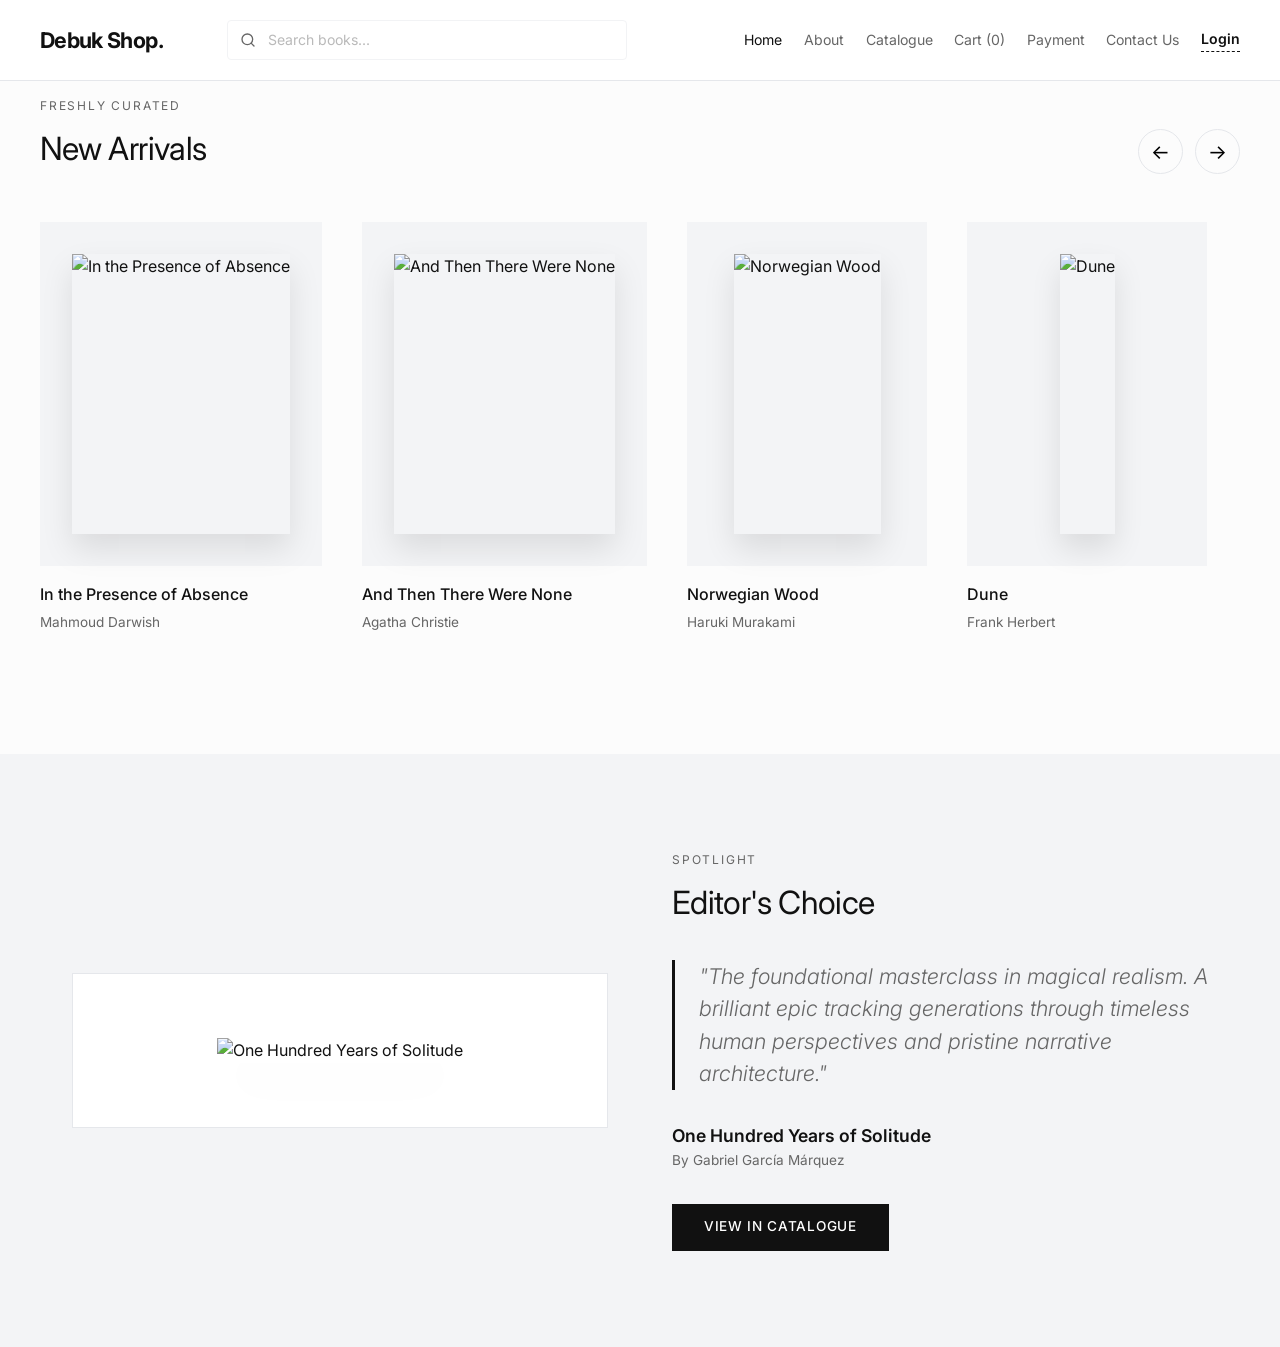
==== debuk-shop/index.html @ 1962c041 "Add files via upload" ====
<!DOCTYPE html>
<html lang="en">
<head>
    <meta charset="UTF-8">
    <meta name="viewport" content="width=device-width, initial-scale=1.0">
    <title>Debuk Shop | Modern Online Bookstore</title>
    <link rel="stylesheet" href="css/style.css">
</head>
<body>

    <header class="navbar">
        <div class="container nav-container">
            <a href="index.html" class="logo">Debuk Shop.</a>
            <div class="search-wrapper">
                <input type="text" class="search-input" placeholder="Search books..." disabled style="cursor: not-allowed; opacity: 0.5;">
                <span class="search-icon">
                    <svg width="16" height="16" viewBox="0 0 24 24" fill="none" stroke="currentColor" stroke-width="2" stroke-linecap="round" stroke-linejoin="round"><circle cx="11" cy="11" r="8"></circle><line x1="21" y1="21" x2="16.65" y2="16.65"></line></svg>
                </span>
            </div>
            <nav class="nav-links" id="nav-menu">
                <a href="index.html" class="active">Home</a>
                <a href="about.html">About</a>
                <a href="catalogue.html">Catalogue</a>
                <a href="cart.html">Cart <span id="cart-count">(0)</span></a>
                <a href="payment.html">Payment</a>
                <a href="contact.html">Contact Us</a>

                <a href="#" id="auth-nav-btn" class="auth-btn-highlight">Login</a>
            </nav>
            <button class="menu-toggle" id="menu-toggle" aria-label="Toggle Navigation">
                <span></span>
                <span></span>
            </button>
        </div>
    </header>

    <main>
        <section class="section-padding container">
            <div class="section-header">
                <div>
                    <span class="subtitle">Freshly Curated</span>
                    <h2 class="section-title">New Arrivals</h2>
                </div>
                <div class="scroll-controls">
                    <button id="scroll-left" aria-label="Scroll Left">←</button>
                    <button id="scroll-right" aria-label="Scroll Right">→</button>
                </div>
            </div>

            <div class="scroll-wrapper" id="new-arrivals-slider">
                <div class="book-card">
                    <div class="image-holder">
                        <img src="https://covers.openlibrary.org/b/isbn/9781935744016-L.jpg" alt="In the Presence of Absence" loading="lazy">
                    </div>
                    <h3>In the Presence of Absence</h3>
                    <p>Mahmoud Darwish</p>
                </div>
                <div class="book-card">
                    <div class="image-holder">
                        <img src="https://covers.openlibrary.org/b/isbn/9780062073488-L.jpg" alt="And Then There Were None" loading="lazy">
                    </div>
                    <h3>And Then There Were None</h3>
                    <p>Agatha Christie</p>
                </div>
                <div class="book-card">
                    <div class="image-holder">
                        <img src="https://covers.openlibrary.org/b/isbn/9780375704079-L.jpg" alt="Norwegian Wood" loading="lazy">
                    </div>
                    <h3>Norwegian Wood</h3>
                    <p>Haruki Murakami</p>
                </div>
                <div class="book-card">
                    <div class="image-holder">
                        <img src="https://covers.openlibrary.org/b/isbn/9780441172719-L.jpg" alt="Dune" loading="lazy">
                    </div>
                    <h3>Dune</h3>
                    <p>Frank Herbert</p>
                </div>
                <div class="book-card">
                    <div class="image-holder">
                        <img src="https://covers.openlibrary.org/b/isbn/9780812968255-L.jpg" alt="Meditations" loading="lazy">
                    </div>
                    <h3>Meditations</h3>
                    <p>Marcus Aurelius</p>
                </div>
            </div>
        </section>

        <section class="section-padding bg-alt">
            <div class="container editors-layout">
                <div class="editors-image">
                    <img src="https://covers.openlibrary.org/b/isbn/9780060883287-L.jpg" alt="One Hundred Years of Solitude" loading="lazy">
                </div>
                <div class="editors-info">
                    <span class="subtitle">Spotlight</span>
                    <h2 class="section-title">Editor's Choice</h2>
                    <blockquote class="editorial-quote">
                        "The foundational masterclass in magical realism. A brilliant epic tracking generations through timeless human perspectives and pristine narrative architecture."
                    </blockquote>
                    <div class="book-meta">
                        <h3>One Hundred Years of Solitude</h3>
                        <p>By Gabriel García Márquez</p>
                    </div>
                    <a href="catalogue.html" class="btn-primary">View in Catalogue</a>
                </div>
            </div>
        </section>
    </main>

    <div class="auth-modal-overlay" id="auth-modal">
        <div class="auth-modal-card">
            <button class="auth-close-btn" id="auth-close-btn">&times;</button>
            <div id="auth-form-wrapper">
                <h2 class="auth-title" id="auth-modal-title">Login to Debuk Shop</h2>
                <p class="auth-desc" id="auth-modal-desc">Please sign in to access curation files, your shopping tray, and secure payment processing options.</p>
                <form id="modal-auth-form" class="auth-internal-form">
                    <div class="form-group">
                        <label for="auth-email">Email Address</label>
                        <input type="email" id="auth-email" required placeholder="you@example.com">
                    </div>
                    <div class="form-group">
                        <label for="auth-password">Password</label>
                        <input type="password" id="auth-password" required placeholder="••••••••">
                    </div>
                    <button type="submit" class="btn-submit-order" style="margin-top:1rem;" id="auth-submit-btn">Sign In</button>
                </form>
                <div class="auth-toggle-footer">
                    <p id="auth-switch-text">New reader? <a href="#" id="auth-switch-link">Create an account</a></p>
                </div>
            </div>
        </div>
    </div>

    <script src="js/main.js"></script>
</body>
</html>
---- debuk-shop/css/style.css ----
/* Import Modern Minimalist Font */
@import url('https://fonts.googleapis.com/css2?family=Inter:wght@300;400;500;600;700&display=swap');

/* --- DESIGN TOKENS --- */
:root {
    --bg-color: #fcfcfc;
    --bg-alt: #f3f4f6;
    --text-primary: #111111;
    --text-muted: #666666;
    --accent: #111111; /* Sleek high-fashion black accent */
    --border-color: #e5e7eb;
    --max-width: 1200px;
    --transition: all 0.4s cubic-bezier(0.25, 1, 0.5, 1);
}

/* --- MODERN CSS RESET --- */
*, *::before, *::after {
    box-sizing: border-box;
    margin: 0;
    padding: 0;
}

html {
    scroll-behavior: smooth;
}

body {
    font-family: 'Inter', sans-serif;
    background-color: var(--bg-color);
    color: var(--text-primary);
    line-height: 1.6;
    -webkit-font-smoothing: antialiased;
    overflow-x: hidden;
}

img {
    max-width: 100%;
    display: block;
    height: auto;
}

a {
    text-decoration: none;
    color: inherit;
}

button {
    cursor: pointer;
    border: none;
    background: none;
    font-family: inherit;
}

/* --- UTILITY CONTAINERS --- */
.container {
    width: 100%;
    max-width: var(--max-width);
    margin: 0 auto;
    padding: 0 2rem;
}

.section-padding {
    padding: 6rem 0;
}

.bg-alt {
    background-color: var(--bg-alt);
}

.subtitle {
    font-size: 0.75rem;
    text-transform: uppercase;
    letter-spacing: 0.15em;
    color: var(--text-muted);
    display: block;
    margin-bottom: 0.5rem;
}

.section-title {
    font-size: 2rem;
    font-weight: 400;
    letter-spacing: -0.02em;
}

/* =========================================================================
   GLOBAL NAVIGATION HEADER STYLING (COMPLETE MASTER BLOCK)
   ========================================================================= */
.navbar {
    position: fixed;
    top: 0;
    left: 0;
    width: 100%;
    background-color: rgba(255, 255, 255, 0.95); /* Premium clean translucent white */
    backdrop-filter: blur(8px); /* Modern frosted glass effect */
    border-bottom: 1px solid var(--border-color);
    z-index: 999; /* Keeps header floating safely above all body elements */
    transition: var(--transition);
}

.nav-container {
    display: flex;
    align-items: center;
    justify-content: space-between;
    gap: 2rem;
    padding: 1.25rem 0;
}

.logo {
    font-size: 1.35rem;
    font-weight: 700;
    letter-spacing: -0.03em;
    color: var(--text-primary);
    text-decoration: none;
}

/* Bold, balanced search field alignment layout */
.search-wrapper {
    position: relative;
    flex: 1;
    min-width: 280px;    /* Expands baseline track so it never looks squished */
    max-width: 400px;    /* Gives it a substantial, high-end presence */
    margin-right: auto;  /* Anchors logo + search together on the left, closing the void */
    margin-left: 2rem;   /* Clean breathing room right after logo text */
}

.search-input {
    width: 100%;
    padding: 0.65rem 1rem 0.65rem 2.5rem; /* Room for the search magnifying glass icon */
    font-family: inherit;
    font-size: 0.88rem;
    border: 1px solid var(--border-color);
    border-radius: 4px;
    background-color: transparent;
    color: var(--text-primary);
    transition: var(--transition);
}

.search-input:focus {
    outline: none;
    border-color: var(--text-primary);
}

.search-icon {
    position: absolute;
    left: 0.85rem;
    top: 50%;
    transform: translateY(-50%);
    color: var(--text-muted);
    display: flex;
    align-items: center;
    pointer-events: none;
}

/* Links framework menu tray */
.nav-links {
    display: flex;
    align-items: center;
    gap: 1.35rem; /* Perfect spacing for the full 8-link menu layout */
}

.nav-links a {
    font-size: 0.88rem;
    font-weight: 400;
    text-decoration: none;
    color: var(--text-muted);
    transition: var(--transition);
    white-space: nowrap; /* Stops long links like "Contact Us" from breaking awkwardly */
}

.nav-links a:hover,
.nav-links a.active {
    color: var(--text-primary);
}

/* Highlight anchor class for login/logout user statuses */
.auth-btn-highlight {
    font-weight: 600 !important;
    color: var(--text-primary) !important;
    border-bottom: 1px dashed var(--text-primary);
}

/* Mobile Hamburger Trigger Toggle Button */
.menu-toggle {
    display: none; /* Hidden on standard desktop screens */
    flex-direction: column;
    justify-content: space-between;
    width: 22px;
    height: 14px;
    background: transparent;
    border: none;
    cursor: pointer;
    padding: 0;
    z-index: 1001;
}

.menu-toggle span {
    width: 100%;
    height: 2px;
    background-color: var(--text-primary);
    transition: var(--transition);
}

/* --- MOBILE RESPONSIVE NAV ADJUSTMENTS --- */
@media (max-width: 992px) {
    .menu-toggle {
        display: flex; /* Bring hamburger toggle button into play */
    }

    .nav-links {
        position: fixed;
        top: 0;
        right: -100%;
        width: 280px;
        height: 100vh;
        background-color: #ffffff;
        border-left: 1px solid var(--border-color);
        flex-direction: column;
        align-items: flex-start;
        padding: 6rem 3rem;
        gap: 2rem;
        transition: right 0.4s cubic-bezier(0.16, 1, 0.3, 1);
    }

    .nav-links.mobile-active {
        right: 0; /* Slide in menu panel on click */
    }
}

@media (max-width: 576px) {
    .search-wrapper {
        display: none; /* Hides search on extremely small screens to maintain layout integrity */
    }
}

/* --- SECTION 1: NEW ARRIVALS SLIDER --- */
.section-header {
    display: flex;
    justify-content: space-between;
    align-items: flex-end;
    margin-bottom: 3rem;
}

.scroll-controls button {
    font-size: 1.25rem;
    width: 45px;
    height: 45px;
    border: 1px solid var(--border-color);
    border-radius: 50%;
    margin-left: 0.5rem;
    transition: var(--transition);
}

.scroll-controls button:hover {
    background-color: var(--text-primary);
    color: #ffffff;
    border-color: var(--text-primary);
}

/* Horizontal Scroll Tray */
.scroll-wrapper {
    display: flex;
    gap: 2.5rem;
    overflow-x: auto;
    scroll-behavior: smooth;
    padding-bottom: 1.5rem;
    scrollbar-width: thin; /* Firefox minimalist fallback */
}

/* Custom Sleek Scrollbar */
.scroll-wrapper::-webkit-scrollbar {
    height: 3px;
}

.scroll-wrapper::-webkit-scrollbar-track {
    background: var(--border-color);
}

.scroll-wrapper::-webkit-scrollbar-thumb {
    background: #bbb;
    border-radius: 2px;
}

.book-card {
    min-width: 240px;
    flex-shrink: 0;
}

.image-holder {
    background-color: #f3f4f6;
    padding: 2rem;
    margin-bottom: 1rem;
    display: flex;
    justify-content: center;
    align-items: center;
    transition: var(--transition);
}

.image-holder img {
    height: 280px;
    object-fit: cover;
    box-shadow: 0 15px 30px rgba(0,0,0,0.1);
    transition: var(--transition);
}

.book-card:hover .image-holder img {
    transform: translateY(-8px) scale(1.02);
    box-shadow: 0 20px 40px rgba(0,0,0,0.15);
}

.book-card h3 {
    font-size: 1rem;
    font-weight: 500;
    margin-bottom: 0.25rem;
}

.book-card p {
    font-size: 0.85rem;
    color: var(--text-muted);
}

/* --- SECTION 2: EDITOR'S CHOICE --- */
.editors-layout {
    display: grid;
    grid-template-columns: 1fr 1fr;
    gap: 4rem;
    align-items: center;
}

.editors-image {
    display: flex;
    justify-content: center;
    background: #ffffff;
    padding: 4rem;
    border: 1px solid var(--border-color);
}

.editors-image img {
    max-height: 400px;
    box-shadow: 0 25px 50px -12px rgba(0, 0, 0, 0.25);
}

.editorial-quote {
    font-size: 1.35rem;
    font-weight: 300;
    font-style: italic;
    color: var(--text-muted);
    margin: 2rem 0;
    line-height: 1.5;
    border-left: 3px solid var(--text-primary);
    padding-left: 1.5rem;
}

.book-meta h3 {
    font-size: 1.1rem;
    font-weight: 600;
}

.book-meta p {
    font-size: 0.85rem;
    color: var(--text-muted);
    margin-bottom: 2rem;
}

.btn-primary {
    display: inline-block;
    padding: 0.8rem 2rem;
    background-color: var(--text-primary);
    color: #ffffff;
    font-size: 0.85rem;
    text-transform: uppercase;
    letter-spacing: 0.05em;
    font-weight: 500;
    transition: var(--transition);
}

.btn-primary:hover {
    opacity: 0.85;
    transform: translateY(-2px);
}

/* --- SECTION 3: ANALYTICS GRAPH CONTAINER --- */
.graph-container {
    margin-top: 2.5rem;
    background: #ffffff;
    border: 1px solid var(--border-color);
    padding: 2rem;
    width: 100%;
    max-height: 400px;
}

/* --- RESPONSIVE NAVIGATION WORK --- */

/* Desktop menu toggle is hidden */
.menu-toggle {
    display: none;
    flex-direction: column;
    justify-content: space-between;
    width: 24px;
    height: 14px;
}

.menu-toggle span {
    width: 100%;
    height: 2px;
    background-color: var(--text-primary);
    transition: var(--transition);
}

/* Tablet & Mobile Layout Refinements */
@media (max-width: 992px) {
    .nav-container {
        gap: 1rem;
    }

    .search-wrapper {
        max-width: 260px; /* Scales down search bar size slightly */
    }

    .menu-toggle {
        display: flex; /* Show the burger button */
        z-index: 110;
    }

    /* Transform links into a clean full-width slide-down menu overlay */
    .nav-links {
        position: absolute;
        top: 100%;
        left: 0;
        width: 100%;
        background-color: var(--bg-color);
        border-bottom: 1px solid var(--border-color);
        flex-direction: column;
        gap: 0;
        padding: 1rem 2rem;
        opacity: 0;
        transform: translateY(-10px);
        pointer-events: none;
        transition: var(--transition);
    }

    .nav-links a {
        padding: 1rem 0;
        border-bottom: 1px solid #f3f4f6;
        width: 100%;
    }
    
    .nav-links a::after {
        display: none; /* Turn off desktop underline effect */
    }

    /* Active state when burger menu is clicked */
    .nav-links.mobile-active {
        opacity: 1;
        transform: translateY(0);
        pointer-events: auto;
    }

    /* Animated hamburger button transforms into an 'X' */
    .menu-toggle.open span:nth-child(1) {
        transform: translateY(6px) rotate(45deg);
    }

    .menu-toggle.open span:nth-child(2) {
        transform: translateY(-6px) rotate(-45deg);
    }
}

@media (max-width: 600px) {
    .nav-container {
        flex-wrap: wrap; /* Wrap elements beautifully on tiny screens */
    }
    
    .search-wrapper {
        order: 3; /* Push search bar below the logo/burger row on mobile */
        max-width: 100%;
        margin-top: 1rem;
    }
}

/* --- PREVIOUS RESPONSIVE SECTIONS --- */
@media (max-width: 768px) {
    .editors-layout {
        grid-template-columns: 1fr;
        gap: 2rem;
    }
    .editors-image {
        padding: 2rem;
    }
}
/* --- ABOUT PAGE STYLING --- */
.about-hero {
    margin-bottom: 4rem;
    text-align: center;
}

.page-title {
    font-size: 3rem;
    font-weight: 300;
    letter-spacing: -0.04em;
    margin-top: 0.5rem;
}

/* Symmetrical Split Grid for Narrative */
.about-grid {
    display: grid;
    grid-template-columns: 1.2fr 0.8fr; /* Gives slightly more reading room to your story */
    gap: 5rem;
    align-items: start;
    border-bottom: 1px solid var(--border-color);
    padding-bottom: 5rem;
    margin-bottom: 5rem;
}

.about-story p {
    font-size: 1.05rem;
    color: var(--text-primary);
    margin-bottom: 1.75rem;
    font-weight: 300;
}

.about-story .lead-text {
    font-size: 1.35rem;
    line-height: 1.6;
    color: var(--text-primary);
    margin-bottom: 2.5rem;
}

/* Foundations Panel (Mission, Vision, Objectives) */
.about-foundations {
    background-color: var(--bg-alt);
    padding: 3rem;
    border-radius: 4px;
}

.foundation-block {
    margin-bottom: 2.5rem;
}

.foundation-block:last-child {
    margin-bottom: 0;
}

.foundation-block h3 {
    font-size: 1.1rem;
    font-weight: 600;
    text-transform: uppercase;
    letter-spacing: 0.05em;
    margin-bottom: 0.75rem;
}

.foundation-block p {
    font-size: 0.95rem;
    color: var(--text-muted);
}

.foundation-block ul {
    list-style: none; /* Strip standard bullet points */
    padding-left: 0;
}

.foundation-block ul li {
    font-size: 0.95rem;
    color: var(--text-muted);
    position: relative;
    padding-left: 1.25rem;
    margin-bottom: 0.75rem;
}

/* Minimalist bullet indicator replacement */
.foundation-block ul li::before {
    content: "—";
    position: absolute;
    left: 0;
    color: var(--text-primary);
}

/* --- PERFORMANCE DASHBOARD BOX --- */
.metrics-section {
    text-align: center;
}

.metrics-section .section-title {
    margin-bottom: 3rem;
}

.metrics-dashboard {
    display: grid;
    grid-template-columns: repeat(3, 1fr);
    border: 1px solid var(--border-color);
    background-color: #ffffff;
}

.metric-card {
    padding: 4rem 2rem;
    display: flex;
    flex-direction: column;
    align-items: center;
    justify-content: center;
    border-right: 1px solid var(--border-color);
}

.metric-card:last-child {
    border-right: none; /* Cleans up the outer right border edge */
}

.metric-label {
    font-size: 0.75rem;
    text-transform: uppercase;
    letter-spacing: 0.1em;
    color: var(--text-muted);
    margin-bottom: 1rem;
}

.metric-value {
    font-size: 2.5rem;
    font-weight: 300;
    letter-spacing: -0.02em;
    color: var(--text-primary);
}

.metric-value.text-accent {
    font-size: 2.2rem; /* Balanced mapping for text string metrics */
    font-weight: 400;
}

/* --- ABOUT RESPONSIVE RETOUCHING --- */
@media (max-width: 992px) {
    .about-grid {
        grid-template-columns: 1fr;
        gap: 3rem;
    }
    
    .metrics-dashboard {
        grid-template-columns: 1fr; /* Stacks the dashboard cards vertically on mobile */
    }
    
    .metric-card {
        border-right: none;
        border-bottom: 1px solid var(--border-color);
    }
    
    .metric-card:last-child {
        border-bottom: none;
    }
}
/* --- CATALOGUE PAGE STYLING --- */
.catalogue-header {
    text-align: center;
    margin-bottom: 3rem;
}

.catalogue-lead {
    color: var(--text-muted);
    font-size: 1.05rem;
    max-width: 600px;
    margin: 0.5rem auto 0 auto;
    font-weight: 300;
}

/* Minimalist Button Filter Bar */
.filter-bar {
    display: flex;
    justify-content: center;
    gap: 1rem;
    margin-bottom: 4rem;
    flex-wrap: wrap;
}

.filter-btn {
    padding: 0.5rem 1.5rem;
    font-size: 0.85rem;
    border: 1px solid var(--border-color);
    border-radius: 20px;
    color: var(--text-muted);
    transition: var(--transition);
}

.filter-btn:hover,
.filter-btn.active {
    background-color: var(--text-primary);
    color: #ffffff;
    border-color: var(--text-primary);
}

/* Responsive 4-Column Grid System */
.catalogue-grid {
    display: grid;
    grid-template-columns: repeat(4, 1fr);
    gap: 3rem 2rem;
}

.catalogue-card {
    background-color: transparent;
    display: flex;
    flex-direction: column;
}

/* Media Holder Wrapper with Hide Mechanics */
.card-media-wrapper {
    position: relative;
    background-color: var(--bg-alt);
    padding: 2.5rem 1.5rem;
    display: flex;
    justify-content: center;
    align-items: center;
    overflow: hidden;
    height: 340px;
    border-radius: 4px;
}

.card-media-wrapper img {
    max-height: 250px;
    object-fit: cover;
    box-shadow: 0 10px 25px rgba(0, 0, 0, 0.15);
    transition: var(--transition);
}

/* --- THE HOVER SUMMARY OVERLAY --- */
.hover-description-overlay {
    position: absolute;
    top: 0;
    left: 0;
    width: 100%;
    height: 100%;
    background-color: rgba(17, 17, 17, 0.92); /* Solid dark elegant backdrop */
    display: flex;
    align-items: center;
    justify-content: center;
    padding: 2rem;
    opacity: 0; /* Hidden by default */
    transition: var(--transition);
    pointer-events: none;
}

.overlay-inner-content {
    text-align: center;
    transform: translateY(15px);
    transition: var(--transition);
}

.overlay-genre {
    font-size: 0.7rem;
    text-transform: uppercase;
    letter-spacing: 0.15em;
    color: #94a3b8;
    margin-bottom: 0.75rem;
}

.overlay-summary {
    color: #f8fafc;
    font-size: 0.88rem;
    line-height: 1.5;
    font-weight: 300;
}

/* Hover States Interaction */
.catalogue-card:hover .hover-description-overlay {
    opacity: 1;
    pointer-events: auto;
}

.catalogue-card:hover .overlay-inner-content {
    transform: translateY(0);
}

.catalogue-card:hover .card-media-wrapper img {
    transform: scale(0.95); /* Slight sophisticated scale pull back */
}

/* Card Details Label Elements */
.card-details {
    padding-top: 1.25rem;
    display: flex;
    flex-direction: column;
    flex: 1;
}

.book-title-text {
    font-size: 0.95rem;
    font-weight: 600;
    letter-spacing: -0.01em;
    margin-bottom: 0.25rem;
    line-height: 1.3;
}

.book-author-text {
    font-size: 0.85rem;
    color: var(--text-muted);
    margin-bottom: 1rem;
}

.card-footer-flex {
    display: flex;
    justify-content: space-between;
    align-items: center;
    margin-top: auto; /* Anchors pricing/button neatly along the bottom edge */
}

.book-price {
    font-weight: 500;
    font-size: 1rem;
}

.add-to-cart-btn {
    font-size: 0.78rem;
    text-transform: uppercase;
    letter-spacing: 0.02em;
    font-weight: 600;
    border: 1px solid var(--text-primary);
    padding: 0.5rem 1rem;
    transition: var(--transition);
}

.add-to-cart-btn:hover {
    background-color: var(--text-primary);
    color: #ffffff;
}

.no-results {
    grid-column: 1 / -1;
    text-align: center;
    padding: 4rem 0;
    color: var(--text-muted);
    font-weight: 300;
}

/* --- CATALOGUE RESPONSIVE RETOUCHING --- */
@media (max-width: 1200px) {
    .catalogue-grid { grid-template-columns: repeat(3, 1fr); }
}
@media (max-width: 900px) {
    .catalogue-grid { grid-template-columns: repeat(2, 1fr); gap: 2rem 1.5rem; }
}
@media (max-width: 550px) {
    .catalogue-grid { grid-template-columns: 1fr; }
    .card-media-wrapper { height: 380px; }
}
/* --- CART PAGE STYLING --- */
.cart-header {
    margin-bottom: 4rem;
}

.cart-layout {
    display: grid;
    grid-template-columns: 1fr 360px; /* Split view: Items list vs side summary card */
    gap: 4rem;
    align-items: start;
}

/* Minimalist Structural Table Design */
.cart-table {
    width: 100%;
    border-collapse: collapse;
    text-align: left;
}

.cart-table th {
    font-size: 0.75rem;
    text-transform: uppercase;
    letter-spacing: 0.1em;
    color: var(--text-muted);
    padding-bottom: 1.5rem;
    border-bottom: 1px solid var(--border-color);
    font-weight: 600;
}

.cart-table td {
    padding: 2rem 0;
    border-bottom: 1px solid #f3f4f6;
    vertical-align: middle;
}

/* Book Item Column Alignment */
.cart-item-info {
    display: flex;
    align-items: center;
    gap: 1.5rem;
}

.cart-item-info img {
    width: 60px;
    height: 85px;
    object-fit: cover;
    box-shadow: 0 4px 10px rgba(0,0,0,0.1);
}

.cart-item-details h4 {
    font-size: 0.95rem;
    font-weight: 600;
    color: var(--text-primary);
}

.cart-item-details p {
    font-size: 0.85rem;
    color: var(--text-muted);
}

/* Modern Quantity Input Button Adjustments */
.quantity-control {
    display: flex;
    align-items: center;
    border: 1px solid var(--border-color);
    width: max-content;
    border-radius: 4px;
}

.quantity-btn {
    padding: 0.35rem 0.75rem;
    font-size: 0.9rem;
    font-weight: 500;
}

.quantity-btn:hover {
    background-color: var(--bg-alt);
}

.quantity-value {
    padding: 0 0.5rem;
    font-size: 0.85rem;
    min-width: 25px;
    text-align: center;
}

/* Delete Button */
.remove-item-btn {
    color: #ef4444;
    font-size: 0.82rem;
    text-transform: uppercase;
    letter-spacing: 0.05em;
    opacity: 0.7;
}

.remove-item-btn:hover {
    opacity: 1;
}

/* Right Column Summary Block Container */
.cart-summary-box {
    background-color: var(--bg-alt);
    padding: 2.5rem;
    border-radius: 4px;
}

.cart-summary-box h2 {
    font-size: 1.25rem;
    font-weight: 500;
    letter-spacing: -0.01em;
    margin-bottom: 2rem;
}

.summary-row {
    display: flex;
    justify-content: space-between;
    font-size: 0.9rem;
    color: var(--text-muted);
    margin-bottom: 1rem;
}

.text-free {
    color: #10b981; /* Fresh green accents for free shipping label */
    font-weight: 500;
}

.summary-total-row {
    display: flex;
    justify-content: space-between;
    font-size: 1.1rem;
    font-weight: 600;
    color: var(--text-primary);
    border-top: 1px solid var(--border-color);
    padding-top: 1.5rem;
    margin-top: 1.5rem;
    margin-bottom: 2rem;
}

.btn-checkout {
    display: block;
    text-align: center;
    background-color: var(--text-primary);
    color: #ffffff;
    padding: 1rem;
    font-size: 0.85rem;
    text-transform: uppercase;
    letter-spacing: 0.05em;
    font-weight: 500;
    margin-bottom: 1rem;
    transition: var(--transition);
}

.btn-checkout:hover {
    opacity: 0.9;
}

.continue-shopping {
    display: block;
    text-align: center;
    font-size: 0.85rem;
    color: var(--text-muted);
    transition: var(--transition);
}

.continue-shopping:hover {
    color: var(--text-primary);
}

.empty-cart-message {
    grid-column: 1 / -1;
    text-align: center;
    padding: 6rem 0;
}

.empty-cart-message p {
    color: var(--text-muted);
    margin-bottom: 1.5rem;
    font-size: 1.1rem;
}

/* --- CART RESPONSIVE BREAKPOINTS --- */
@media (max-width: 992px) {
    .cart-layout {
        grid-template-columns: 1fr;
        gap: 3rem;
    }
}
@media (max-width: 600px) {
    .cart-table th:nth-child(2),
    .cart-table td:nth-child(2),
    .cart-table th:nth-child(4),
    .cart-table td:nth-child(4) {
        display: none; /* Hide subtotal rows on compact mobile views safely */
    }
}
/* --- PAYMENT / CHECKOUT PAGE STYLING --- */
.checkout-header {
    margin-bottom: 4rem;
}

.checkout-layout {
    display: grid;
    grid-template-columns: 1fr 380px; /* Two columns: billing forms vs checkout item drawer */
    gap: 4rem;
    align-items: start;
}

/* Form structure cards */
.form-section {
    background-color: #ffffff;
    border: 1px solid var(--border-color);
    padding: 2.5rem;
    border-radius: 4px;
    margin-bottom: 2rem;
}

.form-section-title {
    font-size: 1.05rem;
    font-weight: 600;
    text-transform: uppercase;
    letter-spacing: 0.05em;
    margin-bottom: 2rem;
    padding-bottom: 0.75rem;
    border-bottom: 1px solid #f3f4f6;
}

/* Grid sorting fields inside sections */
.form-grid {
    display: grid;
    grid-template-columns: repeat(2, 1fr);
    gap: 1.5rem;
}

.form-group {
    display: flex;
    flex-direction: column;
    gap: 0.5rem;
}

.form-group.full-width {
    grid-column: span 2;
}

.form-group label {
    font-size: 0.75rem;
    text-transform: uppercase;
    letter-spacing: 0.05em;
    color: var(--text-muted);
    font-weight: 500;
}

.form-group input {
    padding: 0.75rem 1rem;
    font-family: inherit;
    font-size: 0.9rem;
    border: 1px solid var(--border-color);
    border-radius: 4px;
    background-color: transparent;
    color: var(--text-primary);
    transition: var(--transition);
}

.form-group input:focus {
    outline: none;
    border-color: var(--text-primary);
}

/* High-contrast checkout activation button */
.btn-submit-order {
    width: 100%;
    padding: 1.25rem;
    background-color: var(--text-primary);
    color: #ffffff;
    font-size: 0.85rem;
    text-transform: uppercase;
    letter-spacing: 0.1em;
    font-weight: 600;
    border-radius: 4px;
    transition: var(--transition);
}

.btn-submit-order:hover {
    opacity: 0.9;
    transform: translateY(-1px);
}

/* Right Column Summary Sidebar Panel */
.checkout-summary-panel {
    border: 1px solid var(--border-color);
    background-color: #ffffff;
    padding: 2.5rem;
    border-radius: 4px;
}

.checkout-summary-panel h2 {
    font-size: 1.1rem;
    font-weight: 500;
    margin-bottom: 1.5rem;
}

/* Mini item layout row cards inside the sidebar */
.checkout-mini-item {
    display: flex;
    align-items: center;
    gap: 1rem;
    padding: 1rem 0;
    border-bottom: 1px solid #f3f4f6;
}

.checkout-mini-item img {
    width: 40px;
    height: 55px;
    object-fit: cover;
}

.mini-item-meta {
    flex: 1;
}

.mini-item-meta h4 {
    font-size: 0.85rem;
    font-weight: 600;
    line-height: 1.2;
}

.mini-item-meta p {
    font-size: 0.75rem;
    color: var(--text-muted);
}

.mini-item-price {
    font-size: 0.85rem;
    font-weight: 500;
}

.checkout-pricing-stack {
    margin-top: 2rem;
}

/* --- PAYMENT RESPONSIVE BREAKPOINTS --- */
@media (max-width: 992px) {
    .checkout-layout {
        grid-template-columns: 1fr;
    }
}
@media (max-width: 500px) {
    .form-grid {
        grid-template-columns: 1fr;
    }
    .form-group.full-width {
        grid-column: span 1;
    }
}
/* --- PAYMENT / CHECKOUT PAGE STYLING --- */
.checkout-header {
    margin-bottom: 4rem;
}

.checkout-layout {
    display: grid;
    grid-template-columns: 1fr 380px; /* Two columns: billing forms vs checkout item drawer */
    gap: 4rem;
    align-items: start;
}

/* Form section cards */
.form-section {
    background-color: #ffffff;
    border: 1px solid var(--border-color);
    padding: 2.5rem;
    border-radius: 4px;
    margin-bottom: 2rem;
}

.form-section-title {
    font-size: 1.05rem;
    font-weight: 600;
    text-transform: uppercase;
    letter-spacing: 0.05em;
    margin-bottom: 2rem;
    padding-bottom: 0.75rem;
    border-bottom: 1px solid #f3f4f6;
}

/* Grid layout for fields inside sections */
.form-grid {
    display: grid;
    grid-template-columns: repeat(2, 1fr);
    gap: 1.5rem;
}

.form-group {
    display: flex;
    flex-direction: column;
    gap: 0.5rem;
}

.form-group.full-width {
    grid-column: span 2;
}

.form-group label {
    font-size: 0.75rem;
    text-transform: uppercase;
    letter-spacing: 0.05em;
    color: var(--text-muted);
    font-weight: 500;
}

.form-group input {
    padding: 0.75rem 1rem;
    font-family: inherit;
    font-size: 0.9rem;
    border: 1px solid var(--border-color);
    border-radius: 4px;
    background-color: transparent;
    color: var(--text-primary);
    transition: var(--transition);
}

.form-group input:focus {
    outline: none;
    border-color: var(--text-primary);
}

/* High-contrast checkout button */
.btn-submit-order {
    width: 100%;
    padding: 1.25rem;
    background-color: var(--text-primary);
    color: #ffffff;
    font-size: 0.85rem;
    text-transform: uppercase;
    letter-spacing: 0.1em;
    font-weight: 600;
    border-radius: 4px;
    transition: var(--transition);
}

.btn-submit-order:hover {
    opacity: 0.9;
    transform: translateY(-1px);
}

/* Right Column Summary Sidebar Panel */
.checkout-summary-panel {
    border: 1px solid var(--border-color);
    background-color: #ffffff;
    padding: 2.5rem;
    border-radius: 4px;
}

.checkout-summary-panel h2 {
    font-size: 1.1rem;
    font-weight: 500;
    margin-bottom: 1.5rem;
}

/* Mini item layout row cards inside the sidebar */
.checkout-mini-item {
    display: flex;
    align-items: center;
    gap: 1rem;
    padding: 1rem 0;
    border-bottom: 1px solid #f3f4f6;
}

.checkout-mini-item img {
    width: 40px;
    height: 55px;
    object-fit: cover;
}

.mini-item-meta {
    flex: 1;
}

.mini-item-meta h4 {
    font-size: 0.85rem;
    font-weight: 600;
    line-height: 1.2;
}

.mini-item-meta p {
    font-size: 0.75rem;
    color: var(--text-muted);
}

.mini-item-price {
    font-size: 0.85rem;
    font-weight: 500;
}

.checkout-pricing-stack {
    margin-top: 2rem;
}

/* --- PAYMENT RESPONSIVE BREAKPOINTS --- */
@media (max-width: 992px) {
    .checkout-layout {
        grid-template-columns: 1fr;
    }
}
@media (max-width: 500px) {
    .form-grid {
        grid-template-columns: 1fr;
    }
    .form-group.full-width {
        grid-column: span 1;
    }
}
/* --- CONTACT PAGE STYLING --- */
.contact-header {
    margin-bottom: 4rem;
}

.contact-layout {
    display: grid;
    grid-template-columns: 320px 1fr; /* Distinct asymmetric column split */
    gap: 5rem;
    align-items: start;
}

.contact-info-panel {
    display: flex;
    flex-direction: column;
    gap: 2.5rem;
}

.info-block h3 {
    font-size: 0.8rem;
    text-transform: uppercase;
    letter-spacing: 0.1em;
    color: var(--text-muted);
    margin-bottom: 0.5rem;
    font-weight: 600;
}

.info-block p {
    font-size: 1rem;
    color: var(--text-primary);
    font-weight: 300;
    line-height: 1.5;
}

.contact-form {
    display: flex;
    flex-direction: column;
    gap: 1.5rem;
}

/* Style textarea specifically to match input frames */
.contact-form textarea {
    padding: 0.75rem 1rem;
    font-family: inherit;
    font-size: 0.9rem;
    border: 1px solid var(--border-color);
    border-radius: 4px;
    background-color: transparent;
    color: var(--text-primary);
    transition: var(--transition);
    resize: vertical; /* Allows users to resize height safely without breaking layout width */
}

.contact-form textarea:focus {
    outline: none;
    border-color: var(--text-primary);
}

.btn-submit-contact {
    padding: 1rem 2.5rem;
    background-color: var(--text-primary);
    color: #ffffff;
    font-size: 0.85rem;
    text-transform: uppercase;
    letter-spacing: 0.05em;
    font-weight: 600;
    border-radius: 4px;
    align-self: flex-start; /* Prevents button from stretching full-width on desktop */
    transition: var(--transition);
}

.btn-submit-contact:hover {
    opacity: 0.9;
    transform: translateY(-1px);
}

/* --- CONTACT RESPONSIVE RETOUCHING --- */
@media (max-width: 768px) {
    .contact-layout {
        grid-template-columns: 1fr;
        gap: 4rem;
    }
    
    .btn-submit-contact {
        width: 100%; /* Stretches nicely across phone screens */
        text-align: center;
    }
}
/* --- USER AUTHENTICATION MODAL SYSTEM STYLING --- */
.auth-btn-highlight {
    font-weight: 600 !important;
    color: var(--text-primary) !important;
    border-bottom: 1px dashed var(--text-primary);
}

.auth-modal-overlay {
    position: fixed;
    top: 0;
    left: 0;
    width: 100%;
    height: 100%;
    background-color: rgba(17, 17, 17, 0.6);
    backdrop-filter: blur(4px);
    display: flex;
    align-items: center;
    justify-content: center;
    z-index: 1000;
    opacity: 0; /* <--- This is what makes it invisible until needed */
    pointer-events: none; /* <--- This prevents it from blocking clicks */
    transition: var(--transition);
}

/* Open active flag modifier */
.auth-modal-overlay.modal-open {
    opacity: 1;
    pointer-events: auto;
}

.auth-modal-card {
    background-color: var(--bg-color);
    border: 1px solid var(--border-color);
    width: 100%;
    max-width: 420px;
    padding: 3rem;
    position: relative;
    border-radius: 4px;
    box-shadow: 0 30px 60px rgba(0,0,0,0.2);
    transform: translateY(-20px);
    transition: var(--transition);
}

.auth-modal-overlay.modal-open .auth-modal-card {
    transform: translateY(0);
}

.auth-close-btn {
    position: absolute;
    top: 1.5rem;
    right: 1.5rem;
    font-size: 1.75rem;
    line-height: 1;
    color: var(--text-muted);
}

.auth-close-btn:hover {
    color: var(--text-primary);
}

.auth-title {
    font-size: 1.35rem;
    font-weight: 500;
    letter-spacing: -0.02em;
    margin-bottom: 0.5rem;
}

.auth-desc {
    font-size: 0.85rem;
    color: var(--text-muted);
    margin-bottom: 2rem;
    line-height: 1.5;
}

.auth-internal-form {
    display: flex;
    flex-direction: column;
    gap: 1.25rem;
}

.auth-toggle-footer {
    margin-top: 2rem;
    text-align: center;
    font-size: 0.85rem;
    color: var(--text-muted);
}

.auth-toggle-footer a {
    color: var(--text-primary);
    font-weight: 500;
    text-decoration: underline;
}
/* --- DYNAMIC FIELD VALIDATION STYLING --- */
.form-group input.field-error,
.form-group textarea.field-error {
    border-color: #ef4444 !important; /* Crimson Red Highlight border frame */
    background-color: rgba(239, 68, 68, 0.02);
}

/* Optional soft hint text for errors */
.error-hint {
    color: #ef4444;
    font-size: 0.72rem;
    font-weight: 500;
    margin-top: 0.25rem;
    text-transform: none;
    letter-spacing: 0;
}

/* --- PREMIUM CUSTOM SUCCESS OVERLAY MODAL --- */
.success-overlay {
    position: fixed;
    top: 0;
    left: 0;
    width: 100%;
    height: 100%;
    background-color: rgba(17, 17, 17, 0.7);
    backdrop-filter: blur(8px); /* Elegant blur drape layout profile */
    display: flex;
    align-items: center;
    justify-content: center;
    z-index: 2000;
    opacity: 0;
    pointer-events: none;
    transition: opacity 0.4s cubic-bezier(0.16, 1, 0.3, 1);
}

.success-overlay.show-success {
    opacity: 1;
    pointer-events: auto;
}

.success-modal-card {
    background-color: #ffffff;
    border: 1px solid var(--border-color);
    width: 100%;
    max-width: 440px;
    padding: 3.5rem 3rem;
    text-align: center;
    border-radius: 6px;
    box-shadow: 0 40px 80px rgba(0, 0, 0, 0.3);
    transform: scale(0.95);
    transition: transform 0.4s cubic-bezier(0.16, 1, 0.3, 1);
}

.success-overlay.show-success .success-modal-card {
    transform: scale(1);
}

.success-icon-badge {
    width: 64px;
    height: 64px;
    background-color: #10b981; /* Lush green check badge background */
    color: #ffffff;
    font-size: 2rem;
    display: flex;
    align-items: center;
    justify-content: center;
    border-radius: 50%;
    margin: 0 auto 1.5rem auto;
    box-shadow: 0 10px 20px rgba(16, 185, 129, 0.2);
}

.success-modal-card h2 {
    font-size: 1.5rem;
    font-weight: 500;
    letter-spacing: -0.02em;
    margin-bottom: 0.75rem;
    color: var(--text-primary);
}

.success-invoice-note {
    font-size: 0.88rem;
    color: var(--text-muted);
    line-height: 1.6;
    margin-bottom: 2rem;
    font-weight: 300;
}

.receipt-data-box {
    background-color: var(--bg-alt);
    border: 1px solid var(--border-color);
    border-radius: 4px;
    padding: 1.25rem 1.5rem;
    margin-bottom: 2rem;
    display: flex;
    flex-direction: column;
    gap: 0.75rem;
}

.receipt-row {
    display: flex;
    justify-content: space-between;
    font-size: 0.88rem;
    color: var(--text-muted);
}

.btn-success-route {
    width: 100%;
    padding: 1rem;
    background-color: var(--text-primary);
    color: #ffffff;
    font-size: 0.85rem;
    text-transform: uppercase;
    letter-spacing: 0.08em;
    font-weight: 600;
    border-radius: 4px;
    transition: var(--transition);
}

.btn-success-route:hover {
    background-color: #1f2937;
    transform: translateY(-1px);
}
/* =========================================================================
   DASHBOARD MANAGEMENT PANEL STYLING
   ========================================================================= */
.dashboard-header-block {
    margin-bottom: 3rem;
}

/* Three-column top summary card grid layout */
.metrics-grid {
    display: grid;
    grid-template-columns: repeat(auto-fit, minmax(260px, 1fr));
    gap: 2rem;
    margin-bottom: 4rem;
}

.metric-card-box {
    background-color: #ffffff;
    border: 1px solid var(--border-color);
    padding: 2.5rem 2rem;
    border-radius: 4px;
    display: flex;
    flex-direction: column;
    gap: 0.5rem;
    position: relative;
    overflow: hidden;
}

.metric-label {
    font-size: 0.75rem;
    text-transform: uppercase;
    letter-spacing: 0.08em;
    color: var(--text-muted);
    font-weight: 500;
}

.metric-card-box .metric-value {
    font-size: 2.25rem;
    font-weight: 400;
    color: var(--text-primary);
    line-height: 1.1;
    margin: 0.25rem 0;
    letter-spacing: -0.03em;
}

.metric-trend {
    font-size: 0.72rem;
    font-weight: 500;
    letter-spacing: 0.02em;
}

/* Dual-chart dashboard visualization column layout */
.dashboard-charts-row {
    display: grid;
    grid-template-columns: repeat(auto-fit, minmax(450px, 1fr));
    gap: 3rem;
    align-items: start;
}

.chart-visual-card {
    background-color: #ffffff;
    border: 1px solid var(--border-color);
    padding: 2.5rem;
    border-radius: 4px;
}

.chart-card-title {
    font-size: 1.1rem;
    font-weight: 500;
    letter-spacing: -0.01em;
    color: var(--text-primary);
    margin-bottom: 0.25rem;
}

.chart-card-subtitle {
    font-size: 0.82rem;
    color: var(--text-muted);
    margin-bottom: 2rem;
}

/* Fixed container box keeping aspect ratios unified */
.dashboard-graph-wrapper {
    position: relative;
    width: 100%;
    height: 320px; 
}

/* --- RESPONSIVE DASHBOARD BREAKPOINTS --- */
@media (max-width: 992px) {
    .dashboard-charts-row {
        grid-template-columns: 1fr; /* Stacks charts cleanly on tablets */
        gap: 2.5rem;
    }
}

@media (max-width: 576px) {
    .metrics-grid {
        grid-template-columns: 1fr; /* Stacks layout elements on mobile viewports */
        gap: 1.5rem;
    }
    
    .chart-visual-card {
        padding: 1.5rem;
    }
    
    .dashboard-graph-wrapper {
        height: 260px; /* Constrains height safely on small devices */
    }
}
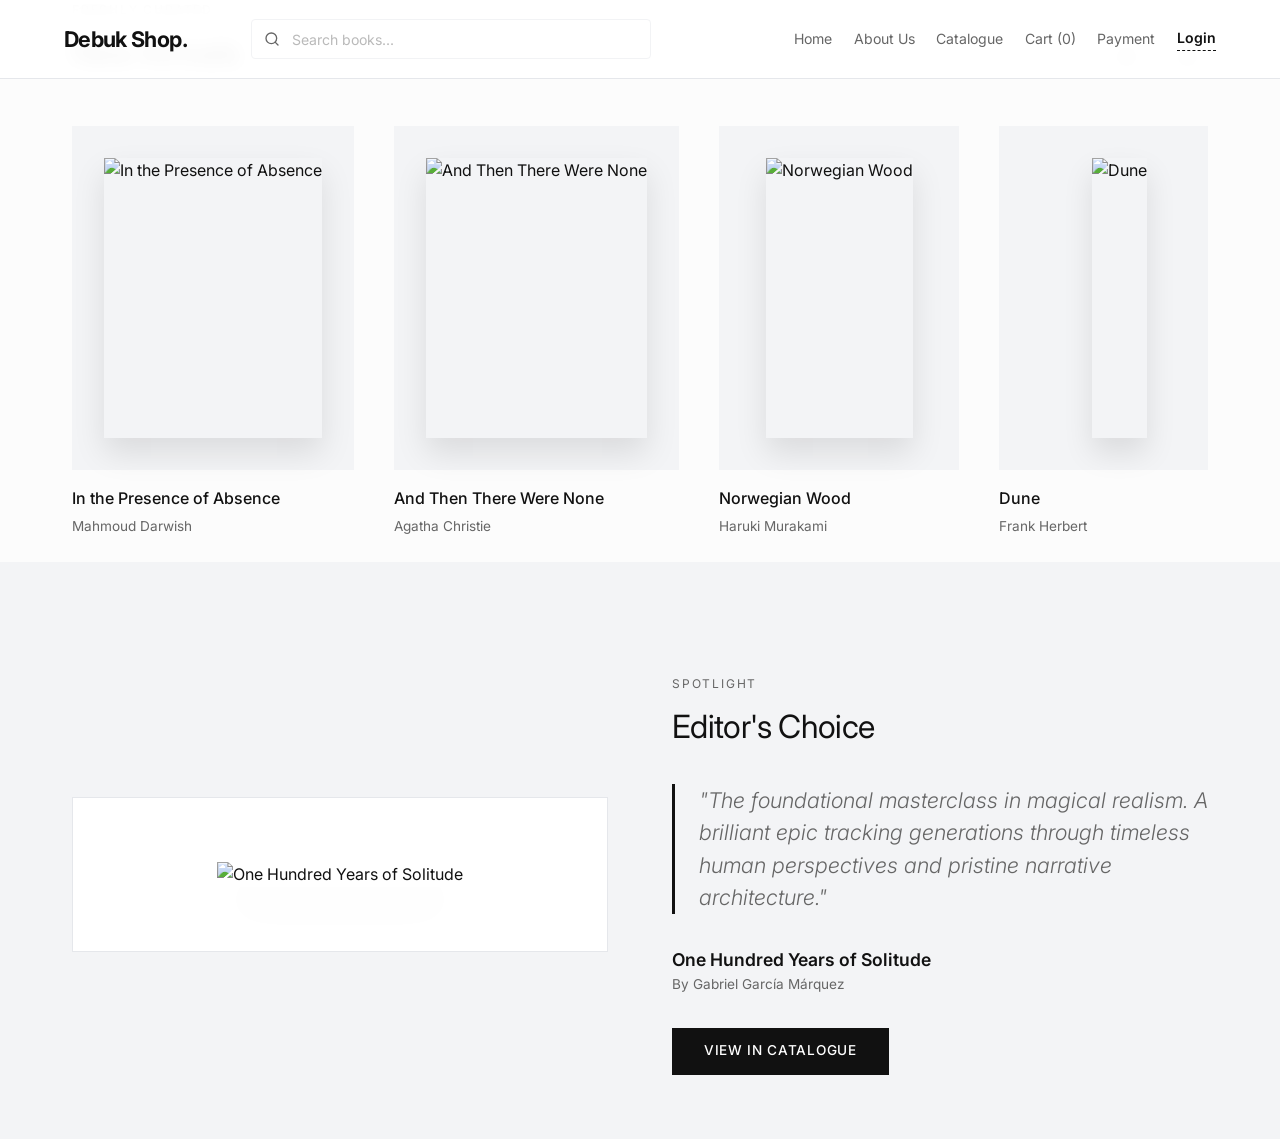
==== commit 3621911f: "Add files via upload" ====
--- a/debuk-shop/index.html
+++ b/debuk-shop/index.html
@@ -18,13 +18,10 @@
                 </span>
             </div>
             <nav class="nav-links" id="nav-menu">
-                <a href="index.html" class="active">Home</a>
-                <a href="about.html">About</a>
-                <a href="catalogue.html">Catalogue</a>
+                <a href="index.html">Home</a>
+                <a href="about.html">About Us</a> <a href="catalogue.html">Catalogue</a>
                 <a href="cart.html">Cart <span id="cart-count">(0)</span></a>
                 <a href="payment.html">Payment</a>
-                <a href="contact.html">Contact Us</a>
-
                 <a href="#" id="auth-nav-btn" class="auth-btn-highlight">Login</a>
             </nav>
             <button class="menu-toggle" id="menu-toggle" aria-label="Toggle Navigation">
--- a/debuk-shop/css/style.css
+++ b/debuk-shop/css/style.css
@@ -1755,4 +1755,49 @@
     .dashboard-graph-wrapper {
         height: 260px; /* Constrains height safely on small devices */
     }
+}
+/* =========================================================================
+   GLOBAL LAYOUT CONTAINER CENTER ALIGNMENT
+   ========================================================================= */
+.container {
+    width: 100%;
+    max-width: 1200px;   /* Sets a premium, high-end editorial display width */
+    margin: 0 auto;      /* CRITICAL: Centers the layout perfectly on the screen */
+    padding: 0 2rem;     /* CRITICAL: Guarantees clean, equal breathing room on left & right sides */
+    box-sizing: border-box; /* Ensures padding stays safely inside the width boundaries */
+}
+
+/* Ensure sections have uniform top padding below the fixed navbar */
+.section-padding {
+    padding-top: 7rem;   /* Clears your floating glass navbar smoothly */
+    padding-bottom: 4rem;
+}
+/* =========================================================================
+   GLOBAL PAGE CONTENT CONTAINER (For Main Content Sections Only)
+   ========================================================================= */
+.container {
+    width: 100%;
+    max-width: 1200px;     /* Centers standard page bodies beautifully */
+    margin: 0 auto;        
+    padding: 0 2rem;       
+    box-sizing: border-box;
+}
+
+/* =========================================================================
+   NAVBAR CONTAINER SPECIFIC OVERRIDE (For Full Screen Width Breathing Room)
+   ========================================================================= */
+.nav-container {
+    max-width: 100% !important; /* Force the navbar box to take up full screen width */
+    padding: 0 4rem !important;  /* Generous padding on left/right edges so elements don't hit the screen wall */
+    display: flex;
+    justify-content: space-between;
+    align-items: center;
+}
+
+/* Ensure the master navbar background itself spans edge-to-edge */
+.navbar {
+    width: 100%;
+    left: 0;
+    right: 0;
+    padding: 1.2rem 0; /* Vertical height padding for a premium, clean layout look */
 }
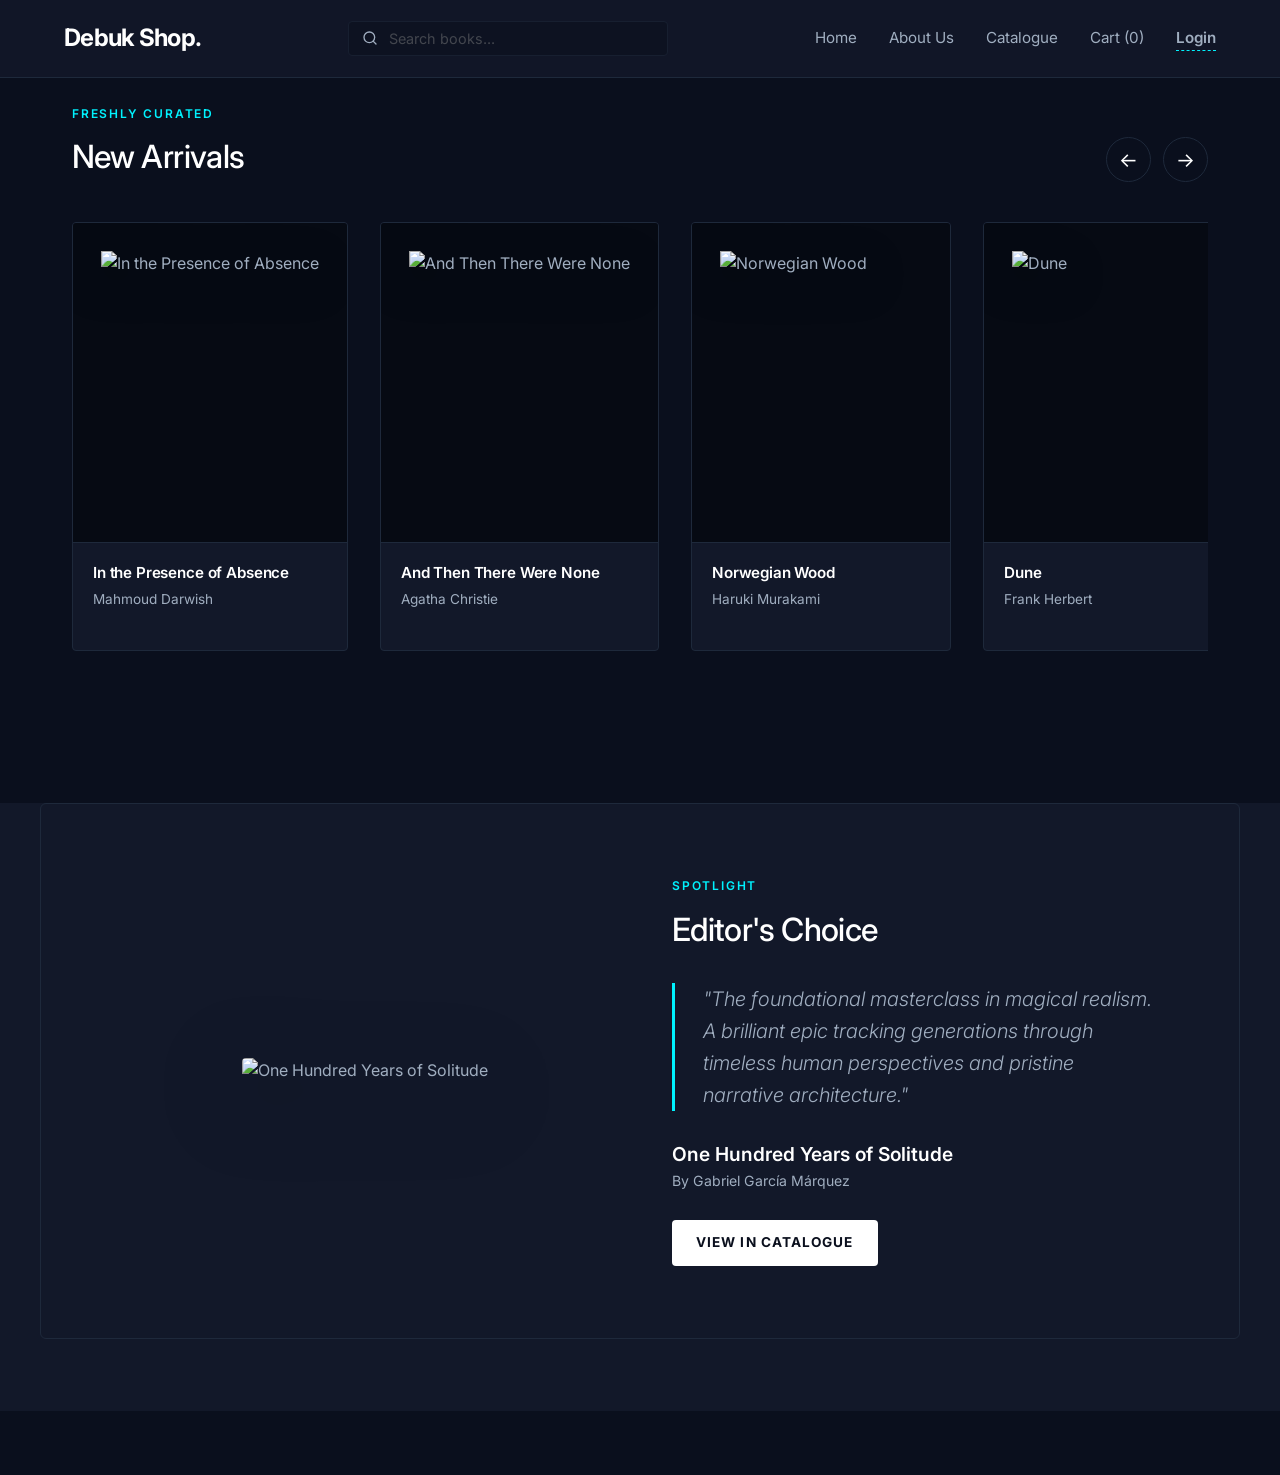
==== commit c1b82844: "Add files via upload" ====
--- a/debuk-shop/index.html
+++ b/debuk-shop/index.html
@@ -21,7 +21,7 @@
                 <a href="index.html">Home</a>
                 <a href="about.html">About Us</a> <a href="catalogue.html">Catalogue</a>
                 <a href="cart.html">Cart <span id="cart-count">(0)</span></a>
-                <a href="payment.html">Payment</a>
+                
                 <a href="#" id="auth-nav-btn" class="auth-btn-highlight">Login</a>
             </nav>
             <button class="menu-toggle" id="menu-toggle" aria-label="Toggle Navigation">
@@ -44,43 +44,80 @@
                 </div>
             </div>
 
-            <div class="scroll-wrapper" id="new-arrivals-slider">
-                <div class="book-card">
-                    <div class="image-holder">
-                        <img src="https://covers.openlibrary.org/b/isbn/9781935744016-L.jpg" alt="In the Presence of Absence" loading="lazy">
+            <!-- ===================================================================
+             UPGRADED INTERACTIVE NEW ARRIVALS SLIDER CAROUSEL
+             =================================================================== -->
+        <div class="new-arrivals-slider" id="new-arrivals-slider" style="display: flex; gap: 2rem; overflow-x: auto; padding-bottom: 1rem; scroll-behavior: smooth;">
+            
+            <!-- Book 1: In the Presence of Absence -->
+            <div class="catalogue-card" style="min-width: 260px; flex-shrink: 0; cursor: pointer;" onclick="window.location.href='catalogue.html#book-1'">
+                <div class="card-media-wrapper" style="position: relative; overflow: hidden;">
+                    <img src="https://covers.openlibrary.org/b/isbn/9781935744016-L.jpg" alt="In the Presence of Absence" loading="lazy" style="width: 100%; display: block;">
+                    <div class="hover-description-overlay">
+                        <div class="overlay-inner-content">
+                            <p class="overlay-genre">Poetry</p>
+                            <p class="overlay-summary">A sweeping, luminous self-elegy bridging exile, collective memory, and Palestinian poetic sovereignty.</p>
+                        </div>
                     </div>
-                    <h3>In the Presence of Absence</h3>
-                    <p>Mahmoud Darwish</p>
                 </div>
-                <div class="book-card">
-                    <div class="image-holder">
-                        <img src="https://covers.openlibrary.org/b/isbn/9780062073488-L.jpg" alt="And Then There Were None" loading="lazy">
-                    </div>
-                    <h3>And Then There Were None</h3>
-                    <p>Agatha Christie</p>
-                </div>
-                <div class="book-card">
-                    <div class="image-holder">
-                        <img src="https://covers.openlibrary.org/b/isbn/9780375704079-L.jpg" alt="Norwegian Wood" loading="lazy">
-                    </div>
-                    <h3>Norwegian Wood</h3>
-                    <p>Haruki Murakami</p>
-                </div>
-                <div class="book-card">
-                    <div class="image-holder">
-                        <img src="https://covers.openlibrary.org/b/isbn/9780441172719-L.jpg" alt="Dune" loading="lazy">
-                    </div>
-                    <h3>Dune</h3>
-                    <p>Frank Herbert</p>
-                </div>
-                <div class="book-card">
-                    <div class="image-holder">
-                        <img src="https://covers.openlibrary.org/b/isbn/9780812968255-L.jpg" alt="Meditations" loading="lazy">
-                    </div>
-                    <h3>Meditations</h3>
-                    <p>Marcus Aurelius</p>
+                <div class="card-details" style="padding-top: 1rem;">
+                    <h3 class="book-title-text">In the Presence of Absence</h3>
+                    <p class="book-author-text">Mahmoud Darwish</p>
                 </div>
             </div>
+
+            <!-- Book 5: And Then There Were None -->
+            <div class="catalogue-card" style="min-width: 260px; flex-shrink: 0; cursor: pointer;" onclick="window.location.href='catalogue.html#book-5'">
+                <div class="card-media-wrapper" style="position: relative; overflow: hidden;">
+                    <img src="https://covers.openlibrary.org/b/isbn/9780062073488-L.jpg" alt="And Then There Were None" loading="lazy" style="width: 100%; display: block;">
+                    <div class="hover-description-overlay">
+                        <div class="overlay-inner-content">
+                            <p class="overlay-genre">Mystery</p>
+                            <p class="overlay-summary">Ten strangers isolated on an island are systematically eliminated matching a dark nursery rhyme.</p>
+                        </div>
+                    </div>
+                </div>
+                <div class="card-details" style="padding-top: 1rem;">
+                    <h3 class="book-title-text">And Then There Were None</h3>
+                    <p class="book-author-text">Agatha Christie</p>
+                </div>
+            </div>
+
+            <!-- Book 9: Norwegian Wood -->
+            <div class="catalogue-card" style="min-width: 260px; flex-shrink: 0; cursor: pointer;" onclick="window.location.href='catalogue.html#book-9'">
+                <div class="card-media-wrapper" style="position: relative; overflow: hidden;">
+                    <img src="https://covers.openlibrary.org/b/isbn/9780375704079-L.jpg" alt="Norwegian Wood" loading="lazy" style="width: 100%; display: block;">
+                    <div class="hover-description-overlay">
+                        <div class="overlay-inner-content">
+                            <p class="overlay-genre">Fiction</p>
+                            <p class="overlay-summary">A nostalgic, poignant look at student life, mental fragility, and romantic loss in 1960s Tokyo.</p>
+                        </div>
+                    </div>
+                </div>
+                <div class="card-details" style="padding-top: 1rem;">
+                    <h3 class="book-title-text">Norwegian Wood</h3>
+                    <p class="book-author-text">Haruki Murakami</p>
+                </div>
+            </div>
+
+            <!-- Book 13: Dune -->
+            <div class="catalogue-card" style="min-width: 260px; flex-shrink: 0; cursor: pointer;" onclick="window.location.href='catalogue.html#book-13'">
+                <div class="card-media-wrapper" style="position: relative; overflow: hidden;">
+                    <img src="https://covers.openlibrary.org/b/isbn/9780441172719-L.jpg" alt="Dune" loading="lazy" style="width: 100%; display: block;">
+                    <div class="hover-description-overlay">
+                        <div class="overlay-inner-content">
+                            <p class="overlay-genre">Sci-Fi</p>
+                            <p class="overlay-summary">The premier planetary space opera parsing politics, ecology, and messianic prophecies on Arrakis.</p>
+                        </div>
+                    </div>
+                </div>
+                <div class="card-details" style="padding-top: 1rem;">
+                    <h3 class="book-title-text">Dune</h3>
+                    <p class="book-author-text">Frank Herbert</p>
+                </div>
+            </div>
+
+        </div>
         </section>
 
         <section class="section-padding bg-alt">
--- a/debuk-shop/css/style.css
+++ b/debuk-shop/css/style.css
@@ -1,19 +1,25 @@
-/* Import Modern Minimalist Font */
+/* =========================================================================
+   DEBUK SHOP — MASTER CORE ARCHITECTURE UNIFIED STYLESHEET
+   Theme: Futuristic Cyber-Neon (High-Contrast Precision Layout Edition)
+   ========================================================================= */
+
+/* --- IMPORT MODERN MINIMALIST ARCHIVE FONTS --- */
 @import url('https://fonts.googleapis.com/css2?family=Inter:wght@300;400;500;600;700&display=swap');
 
-/* --- DESIGN TOKENS --- */
+/* --- GLOBAL DESIGN TOKENS --- */
 :root {
-    --bg-color: #fcfcfc;
-    --bg-alt: #f3f4f6;
-    --text-primary: #111111;
-    --text-muted: #666666;
-    --accent: #111111; /* Sleek high-fashion black accent */
-    --border-color: #e5e7eb;
+    --bg-primary: #0a0f1d;
+    --bg-secondary: #121829;
+    --text-primary: #ffffff;
+    --text-muted: #a0aec0;
+    --accent-color: #00f2fe;
+    --accent-secondary: #7000ff;
+    --border-color: #1e293b;
     --max-width: 1200px;
     --transition: all 0.4s cubic-bezier(0.25, 1, 0.5, 1);
 }
 
-/* --- MODERN CSS RESET --- */
+/* --- SYSTEM RESET LAYOUTS --- */
 *, *::before, *::after {
     box-sizing: border-box;
     margin: 0;
@@ -22,12 +28,13 @@
 
 html {
     scroll-behavior: smooth;
+    background-color: var(--bg-primary);
 }
 
 body {
     font-family: 'Inter', sans-serif;
-    background-color: var(--bg-color);
-    color: var(--text-primary);
+    background-color: var(--bg-primary);
+    color: var(--text-muted);
     line-height: 1.6;
     -webkit-font-smoothing: antialiased;
     overflow-x: hidden;
@@ -42,6 +49,7 @@
 a {
     text-decoration: none;
     color: inherit;
+    transition: var(--transition);
 }
 
 button {
@@ -51,93 +59,145 @@
     font-family: inherit;
 }
 
-/* --- UTILITY CONTAINERS --- */
+input, textarea, select {
+    background-color: var(--bg-primary) !important;
+    border: 1px solid var(--border-color) !important;
+    color: var(--text-primary) !important;
+    font-family: inherit;
+    font-size: 0.9rem;
+    padding: 0.85rem 1.2rem;
+    border-radius: 4px;
+    width: 100%;
+    box-sizing: border-box;
+    display: block;
+    transition: var(--transition);
+}
+
+input:focus, textarea:focus, select:focus {
+    outline: none;
+    border-color: var(--accent-color) !important;
+    box-shadow: 0 0 10px rgba(0, 242, 254, 0.15);
+}
+
+/* --- BALANCED TYPOGRAPHY REFINEMENTS --- */
+h1, h2, h3, h4, h5, h6, strong, b, th {
+    color: var(--text-primary);
+    font-weight: 600;
+}
+
+p, span, label, li, td {
+    color: var(--text-muted);
+}
+
+.subtitle {
+    font-size: 0.75rem;
+    text-transform: uppercase;
+    letter-spacing: 0.15em;
+    color: var(--accent-color) !important;
+    display: block;
+    margin-bottom: 0.5rem;
+    font-weight: 600;
+}
+
+.section-title {
+    font-size: 2rem;
+    font-weight: 500;
+    letter-spacing: -0.02em;
+    color: var(--text-primary);
+}
+
+.page-title {
+    font-size: 3rem;
+    font-weight: 300;
+    letter-spacing: -0.04em;
+    color: var(--text-primary);
+    margin-top: 0.5rem;
+}
+
+/* --- STRUCTURE CONTEXT WRAPPERS --- */
 .container {
     width: 100%;
     max-width: var(--max-width);
     margin: 0 auto;
     padding: 0 2rem;
+    box-sizing: border-box;
+}
+
+main {
+    padding-top: 6.5rem !important; 
+    padding-bottom: 4rem;
+    box-sizing: border-box;
+}
+
+main .section-padding, main section, main header, main div {
+    padding-top: 0 !important;
 }
 
 .section-padding {
-    padding: 6rem 0;
+    padding-bottom: 4.5rem;
 }
 
 .bg-alt {
-    background-color: var(--bg-alt);
-}
-
-.subtitle {
-    font-size: 0.75rem;
-    text-transform: uppercase;
-    letter-spacing: 0.15em;
-    color: var(--text-muted);
-    display: block;
-    margin-bottom: 0.5rem;
-}
-
-.section-title {
-    font-size: 2rem;
-    font-weight: 400;
-    letter-spacing: -0.02em;
-}
-
-/* =========================================================================
-   GLOBAL NAVIGATION HEADER STYLING (COMPLETE MASTER BLOCK)
+    background-color: var(--bg-secondary) !important;
+}
+
+/* =========================================================================
+   1. RETRACTABLE SLEEK AUTO-HIDE NAVIGATION HEADER
    ========================================================================= */
 .navbar {
     position: fixed;
     top: 0;
     left: 0;
+    right: 0;
     width: 100%;
-    background-color: rgba(255, 255, 255, 0.95); /* Premium clean translucent white */
-    backdrop-filter: blur(8px); /* Modern frosted glass effect */
+    z-index: 99999;
+    background: rgba(18, 24, 41, 0.95); 
+    -webkit-backdrop-filter: blur(12px);
+    backdrop-filter: blur(12px);
     border-bottom: 1px solid var(--border-color);
-    z-index: 999; /* Keeps header floating safely above all body elements */
-    transition: var(--transition);
+    padding: 1.2rem 0;
+    transform: translateY(-100%);
+    transition: transform 0.35s cubic-bezier(0.25, 0.46, 0.45, 0.94);
+}
+
+.navbar.navbar-visible {
+    transform: translateY(0) !important;
 }
 
 .nav-container {
-    display: flex;
+    max-width: 100% !important;
+    padding: 0 4rem !important;
+    display: flex;
+    justify-content: space-between;
     align-items: center;
-    justify-content: space-between;
     gap: 2rem;
-    padding: 1.25rem 0;
 }
 
 .logo {
-    font-size: 1.35rem;
+    color: var(--text-primary) !important;
     font-weight: 700;
+    font-size: 1.5rem;
+    text-decoration: none;
     letter-spacing: -0.03em;
-    color: var(--text-primary);
-    text-decoration: none;
-}
-
-/* Bold, balanced search field alignment layout */
+}
+
 .search-wrapper {
     position: relative;
-    flex: 1;
-    min-width: 280px;    /* Expands baseline track so it never looks squished */
-    max-width: 400px;    /* Gives it a substantial, high-end presence */
-    margin-right: auto;  /* Anchors logo + search together on the left, closing the void */
-    margin-left: 2rem;   /* Clean breathing room right after logo text */
+    width: 320px;
 }
 
 .search-input {
     width: 100%;
-    padding: 0.65rem 1rem 0.65rem 2.5rem; /* Room for the search magnifying glass icon */
-    font-family: inherit;
-    font-size: 0.88rem;
-    border: 1px solid var(--border-color);
+    padding: 0.5rem 1rem 0.5rem 2.5rem;
+    background: var(--bg-primary) !important;
+    border: 1px solid var(--border-color) !important;
     border-radius: 4px;
-    background-color: transparent;
-    color: var(--text-primary);
-    transition: var(--transition);
+    color: var(--text-primary) !important;
 }
 
 .search-input:focus {
     outline: none;
-    border-color: var(--text-primary);
+    border-color: var(--accent-color) !important;
 }
 
 .search-icon {
@@ -151,45 +211,38 @@
     pointer-events: none;
 }
 
-/* Links framework menu tray */
 .nav-links {
     display: flex;
     align-items: center;
-    gap: 1.35rem; /* Perfect spacing for the full 8-link menu layout */
+    gap: 2rem;
 }
 
 .nav-links a {
-    font-size: 0.88rem;
+    color: var(--text-muted) !important;
+    text-decoration: none;
+    font-size: 0.95rem;
     font-weight: 400;
-    text-decoration: none;
-    color: var(--text-muted);
-    transition: var(--transition);
-    white-space: nowrap; /* Stops long links like "Contact Us" from breaking awkwardly */
+    transition: color 0.2s ease;
 }
 
 .nav-links a:hover,
 .nav-links a.active {
-    color: var(--text-primary);
-}
-
-/* Highlight anchor class for login/logout user statuses */
+    color: var(--accent-color) !important;
+}
+
 .auth-btn-highlight {
     font-weight: 600 !important;
-    color: var(--text-primary) !important;
-    border-bottom: 1px dashed var(--text-primary);
-}
-
-/* Mobile Hamburger Trigger Toggle Button */
+    color: var(--accent-color) !important;
+    border-bottom: 1px dashed var(--accent-color) !important;
+}
+
 .menu-toggle {
-    display: none; /* Hidden on standard desktop screens */
+    display: none;
     flex-direction: column;
     justify-content: space-between;
     width: 22px;
     height: 14px;
     background: transparent;
-    border: none;
-    cursor: pointer;
-    padding: 0;
     z-index: 1001;
 }
 
@@ -200,44 +253,14 @@
     transition: var(--transition);
 }
 
-/* --- MOBILE RESPONSIVE NAV ADJUSTMENTS --- */
-@media (max-width: 992px) {
-    .menu-toggle {
-        display: flex; /* Bring hamburger toggle button into play */
-    }
-
-    .nav-links {
-        position: fixed;
-        top: 0;
-        right: -100%;
-        width: 280px;
-        height: 100vh;
-        background-color: #ffffff;
-        border-left: 1px solid var(--border-color);
-        flex-direction: column;
-        align-items: flex-start;
-        padding: 6rem 3rem;
-        gap: 2rem;
-        transition: right 0.4s cubic-bezier(0.16, 1, 0.3, 1);
-    }
-
-    .nav-links.mobile-active {
-        right: 0; /* Slide in menu panel on click */
-    }
-}
-
-@media (max-width: 576px) {
-    .search-wrapper {
-        display: none; /* Hides search on extremely small screens to maintain layout integrity */
-    }
-}
-
-/* --- SECTION 1: NEW ARRIVALS SLIDER --- */
+/* =========================================================================
+   2. ARRIVALS SLIDER CAROUSEL SECTION
+   ========================================================================= */
 .section-header {
     display: flex;
     justify-content: space-between;
     align-items: flex-end;
-    margin-bottom: 3rem;
+    margin-bottom: 2.5rem;
 }
 
 .scroll-controls button {
@@ -247,487 +270,201 @@
     border: 1px solid var(--border-color);
     border-radius: 50%;
     margin-left: 0.5rem;
+    color: var(--text-primary);
     transition: var(--transition);
 }
 
 .scroll-controls button:hover {
-    background-color: var(--text-primary);
-    color: #ffffff;
-    border-color: var(--text-primary);
-}
-
-/* Horizontal Scroll Tray */
+    background-color: var(--accent-color);
+    color: var(--bg-primary);
+    border-color: var(--accent-color);
+}
+
 .scroll-wrapper {
     display: flex;
-    gap: 2.5rem;
+    gap: 2rem;
     overflow-x: auto;
     scroll-behavior: smooth;
     padding-bottom: 1.5rem;
-    scrollbar-width: thin; /* Firefox minimalist fallback */
-}
-
-/* Custom Sleek Scrollbar */
+}
+
+#new-arrivals-slider {
+    margin-bottom: 4rem !important;
+}
+
 .scroll-wrapper::-webkit-scrollbar {
-    height: 3px;
-}
-
+    height: 4px;
+}
 .scroll-wrapper::-webkit-scrollbar-track {
+    background: var(--bg-secondary);
+}
+.scroll-wrapper::-webkit-scrollbar-thumb {
     background: var(--border-color);
-}
-
-.scroll-wrapper::-webkit-scrollbar-thumb {
-    background: #bbb;
     border-radius: 2px;
 }
+.scroll-wrapper::-webkit-scrollbar-thumb:hover {
+    background: var(--accent-color);
+}
 
 .book-card {
-    min-width: 240px;
+    min-width: 250px;
     flex-shrink: 0;
+    background: var(--bg-secondary);
+    border: 1px solid var(--border-color);
+    border-radius: 4px;
+    padding: 1.25rem;
+    display: flex;
+    flex-direction: column;
 }
 
 .image-holder {
-    background-color: #f3f4f6;
-    padding: 2rem;
-    margin-bottom: 1rem;
+    background-color: #060a13;
+    padding: 0 !important;
+    margin-bottom: 1.25rem;
     display: flex;
     justify-content: center;
     align-items: center;
+    height: 300px;
+    border-radius: 4px;
+    overflow: hidden;
+}
+
+.image-holder img {
+    max-height: 250px !important;
+    width: auto !important;
+    object-fit: contain;
+    filter: drop-shadow(0 12px 25px rgba(0,0,0,0.6));
     transition: var(--transition);
 }
 
-.image-holder img {
-    height: 280px;
-    object-fit: cover;
-    box-shadow: 0 15px 30px rgba(0,0,0,0.1);
-    transition: var(--transition);
-}
-
 .book-card:hover .image-holder img {
-    transform: translateY(-8px) scale(1.02);
-    box-shadow: 0 20px 40px rgba(0,0,0,0.15);
+    transform: translateY(-6px) scale(1.03);
+    filter: drop-shadow(0 15px 30px rgba(0, 242, 254, 0.25));
 }
 
 .book-card h3 {
-    font-size: 1rem;
-    font-weight: 500;
-    margin-bottom: 0.25rem;
+    font-size: 0.95rem;
+    font-weight: 600;
+    margin-bottom: 0.35rem;
+    color: var(--text-primary) !important;
 }
 
 .book-card p {
     font-size: 0.85rem;
-    color: var(--text-muted);
-}
-
-/* --- SECTION 2: EDITOR'S CHOICE --- */
+    color: var(--text-muted) !important;
+}
+
+/* =========================================================================
+   3. EDITOR'S CHOICE BLOCK
+   ========================================================================= */
 .editors-layout {
-    display: grid;
+    display: grid !important;
     grid-template-columns: 1fr 1fr;
     gap: 4rem;
     align-items: center;
+    background: var(--bg-secondary);
+    border: 1px solid var(--border-color);
+    border-radius: 6px;
+    padding: 4.5rem 5rem !important; 
+    box-sizing: border-box;
 }
 
 .editors-image {
     display: flex;
     justify-content: center;
-    background: #ffffff;
-    padding: 4rem;
-    border: 1px solid var(--border-color);
+    align-items: center;
+    background: transparent !important;
+    padding: 0 !important;
+    border: none !important;
 }
 
 .editors-image img {
-    max-height: 400px;
-    box-shadow: 0 25px 50px -12px rgba(0, 0, 0, 0.25);
+    max-height: 380px !important;
+    width: auto !important;
+    object-fit: contain;
+    border-radius: 4px;
+    filter: drop-shadow(0 20px 40px rgba(0, 0, 0, 0.65));
 }
 
 .editorial-quote {
-    font-size: 1.35rem;
+    font-size: 1.25rem;
     font-weight: 300;
     font-style: italic;
-    color: var(--text-muted);
-    margin: 2rem 0;
-    line-height: 1.5;
-    border-left: 3px solid var(--text-primary);
-    padding-left: 1.5rem;
+    color: var(--text-muted) !important;
+    margin: 1.75rem 0;
+    line-height: 1.6;
+    border-left: 3px solid var(--accent-color);
+    padding-left: 1.75rem;
 }
 
 .book-meta h3 {
-    font-size: 1.1rem;
+    font-size: 1.2rem;
     font-weight: 600;
+    color: var(--text-primary) !important;
 }
 
 .book-meta p {
-    font-size: 0.85rem;
-    color: var(--text-muted);
-    margin-bottom: 2rem;
-}
-
-.btn-primary {
-    display: inline-block;
-    padding: 0.8rem 2rem;
-    background-color: var(--text-primary);
-    color: #ffffff;
-    font-size: 0.85rem;
-    text-transform: uppercase;
-    letter-spacing: 0.05em;
-    font-weight: 500;
-    transition: var(--transition);
-}
-
-.btn-primary:hover {
-    opacity: 0.85;
-    transform: translateY(-2px);
-}
-
-/* --- SECTION 3: ANALYTICS GRAPH CONTAINER --- */
-.graph-container {
-    margin-top: 2.5rem;
-    background: #ffffff;
-    border: 1px solid var(--border-color);
-    padding: 2rem;
-    width: 100%;
-    max-height: 400px;
-}
-
-/* --- RESPONSIVE NAVIGATION WORK --- */
-
-/* Desktop menu toggle is hidden */
-.menu-toggle {
-    display: none;
-    flex-direction: column;
-    justify-content: space-between;
-    width: 24px;
-    height: 14px;
-}
-
-.menu-toggle span {
-    width: 100%;
-    height: 2px;
-    background-color: var(--text-primary);
-    transition: var(--transition);
-}
-
-/* Tablet & Mobile Layout Refinements */
-@media (max-width: 992px) {
-    .nav-container {
-        gap: 1rem;
-    }
-
-    .search-wrapper {
-        max-width: 260px; /* Scales down search bar size slightly */
-    }
-
-    .menu-toggle {
-        display: flex; /* Show the burger button */
-        z-index: 110;
-    }
-
-    /* Transform links into a clean full-width slide-down menu overlay */
-    .nav-links {
-        position: absolute;
-        top: 100%;
-        left: 0;
-        width: 100%;
-        background-color: var(--bg-color);
-        border-bottom: 1px solid var(--border-color);
-        flex-direction: column;
-        gap: 0;
-        padding: 1rem 2rem;
-        opacity: 0;
-        transform: translateY(-10px);
-        pointer-events: none;
-        transition: var(--transition);
-    }
-
-    .nav-links a {
-        padding: 1rem 0;
-        border-bottom: 1px solid #f3f4f6;
-        width: 100%;
-    }
-    
-    .nav-links a::after {
-        display: none; /* Turn off desktop underline effect */
-    }
-
-    /* Active state when burger menu is clicked */
-    .nav-links.mobile-active {
-        opacity: 1;
-        transform: translateY(0);
-        pointer-events: auto;
-    }
-
-    /* Animated hamburger button transforms into an 'X' */
-    .menu-toggle.open span:nth-child(1) {
-        transform: translateY(6px) rotate(45deg);
-    }
-
-    .menu-toggle.open span:nth-child(2) {
-        transform: translateY(-6px) rotate(-45deg);
-    }
-}
-
-@media (max-width: 600px) {
-    .nav-container {
-        flex-wrap: wrap; /* Wrap elements beautifully on tiny screens */
-    }
-    
-    .search-wrapper {
-        order: 3; /* Push search bar below the logo/burger row on mobile */
-        max-width: 100%;
-        margin-top: 1rem;
-    }
-}
-
-/* --- PREVIOUS RESPONSIVE SECTIONS --- */
-@media (max-width: 768px) {
-    .editors-layout {
-        grid-template-columns: 1fr;
-        gap: 2rem;
-    }
-    .editors-image {
-        padding: 2rem;
-    }
-}
-/* --- ABOUT PAGE STYLING --- */
-.about-hero {
-    margin-bottom: 4rem;
-    text-align: center;
-}
-
-.page-title {
-    font-size: 3rem;
-    font-weight: 300;
-    letter-spacing: -0.04em;
-    margin-top: 0.5rem;
-}
-
-/* Symmetrical Split Grid for Narrative */
-.about-grid {
-    display: grid;
-    grid-template-columns: 1.2fr 0.8fr; /* Gives slightly more reading room to your story */
-    gap: 5rem;
-    align-items: start;
-    border-bottom: 1px solid var(--border-color);
-    padding-bottom: 5rem;
-    margin-bottom: 5rem;
-}
-
-.about-story p {
-    font-size: 1.05rem;
-    color: var(--text-primary);
+    font-size: 0.88rem;
+    color: var(--text-muted) !important;
     margin-bottom: 1.75rem;
-    font-weight: 300;
-}
-
-.about-story .lead-text {
-    font-size: 1.35rem;
-    line-height: 1.6;
-    color: var(--text-primary);
-    margin-bottom: 2.5rem;
-}
-
-/* Foundations Panel (Mission, Vision, Objectives) */
-.about-foundations {
-    background-color: var(--bg-alt);
-    padding: 3rem;
-    border-radius: 4px;
-}
-
-.foundation-block {
-    margin-bottom: 2.5rem;
-}
-
-.foundation-block:last-child {
-    margin-bottom: 0;
-}
-
-.foundation-block h3 {
-    font-size: 1.1rem;
-    font-weight: 600;
-    text-transform: uppercase;
-    letter-spacing: 0.05em;
-    margin-bottom: 0.75rem;
-}
-
-.foundation-block p {
-    font-size: 0.95rem;
-    color: var(--text-muted);
-}
-
-.foundation-block ul {
-    list-style: none; /* Strip standard bullet points */
-    padding-left: 0;
-}
-
-.foundation-block ul li {
-    font-size: 0.95rem;
-    color: var(--text-muted);
-    position: relative;
-    padding-left: 1.25rem;
-    margin-bottom: 0.75rem;
-}
-
-/* Minimalist bullet indicator replacement */
-.foundation-block ul li::before {
-    content: "—";
-    position: absolute;
-    left: 0;
-    color: var(--text-primary);
-}
-
-/* --- PERFORMANCE DASHBOARD BOX --- */
-.metrics-section {
-    text-align: center;
-}
-
-.metrics-section .section-title {
-    margin-bottom: 3rem;
-}
-
-.metrics-dashboard {
-    display: grid;
-    grid-template-columns: repeat(3, 1fr);
-    border: 1px solid var(--border-color);
-    background-color: #ffffff;
-}
-
-.metric-card {
-    padding: 4rem 2rem;
-    display: flex;
-    flex-direction: column;
-    align-items: center;
-    justify-content: center;
-    border-right: 1px solid var(--border-color);
-}
-
-.metric-card:last-child {
-    border-right: none; /* Cleans up the outer right border edge */
-}
-
-.metric-label {
-    font-size: 0.75rem;
-    text-transform: uppercase;
-    letter-spacing: 0.1em;
-    color: var(--text-muted);
-    margin-bottom: 1rem;
-}
-
-.metric-value {
-    font-size: 2.5rem;
-    font-weight: 300;
-    letter-spacing: -0.02em;
-    color: var(--text-primary);
-}
-
-.metric-value.text-accent {
-    font-size: 2.2rem; /* Balanced mapping for text string metrics */
-    font-weight: 400;
-}
-
-/* --- ABOUT RESPONSIVE RETOUCHING --- */
-@media (max-width: 992px) {
-    .about-grid {
-        grid-template-columns: 1fr;
-        gap: 3rem;
-    }
-    
-    .metrics-dashboard {
-        grid-template-columns: 1fr; /* Stacks the dashboard cards vertically on mobile */
-    }
-    
-    .metric-card {
-        border-right: none;
-        border-bottom: 1px solid var(--border-color);
-    }
-    
-    .metric-card:last-child {
-        border-bottom: none;
-    }
-}
-/* --- CATALOGUE PAGE STYLING --- */
-.catalogue-header {
-    text-align: center;
-    margin-bottom: 3rem;
-}
-
-.catalogue-lead {
-    color: var(--text-muted);
-    font-size: 1.05rem;
-    max-width: 600px;
-    margin: 0.5rem auto 0 auto;
-    font-weight: 300;
-}
-
-/* Minimalist Button Filter Bar */
-.filter-bar {
-    display: flex;
-    justify-content: center;
-    gap: 1rem;
-    margin-bottom: 4rem;
-    flex-wrap: wrap;
-}
-
-.filter-btn {
-    padding: 0.5rem 1.5rem;
-    font-size: 0.85rem;
-    border: 1px solid var(--border-color);
-    border-radius: 20px;
-    color: var(--text-muted);
-    transition: var(--transition);
-}
-
-.filter-btn:hover,
-.filter-btn.active {
-    background-color: var(--text-primary);
-    color: #ffffff;
-    border-color: var(--text-primary);
-}
-
-/* Responsive 4-Column Grid System */
+}
+
+/* =========================================================================
+   4. CATALOGUE GRID ARRAYS
+   ========================================================================= */
 .catalogue-grid {
     display: grid;
     grid-template-columns: repeat(4, 1fr);
-    gap: 3rem 2rem;
+    gap: 2.5rem 2rem;
 }
 
 .catalogue-card {
-    background-color: transparent;
+    background-color: var(--bg-secondary);
+    border: 1px solid var(--border-color);
+    border-radius: 4px;
     display: flex;
     flex-direction: column;
-}
-
-/* Media Holder Wrapper with Hide Mechanics */
+    overflow: hidden;
+}
+
 .card-media-wrapper {
     position: relative;
-    background-color: var(--bg-alt);
-    padding: 2.5rem 1.5rem;
+    background-color: #060a13 !important;
+    padding: 0 !important;
     display: flex;
     justify-content: center;
     align-items: center;
+    height: 320px !important;
     overflow: hidden;
-    height: 340px;
-    border-radius: 4px;
+    border-bottom: 1px solid var(--border-color);
 }
 
 .card-media-wrapper img {
-    max-height: 250px;
-    object-fit: cover;
-    box-shadow: 0 10px 25px rgba(0, 0, 0, 0.15);
+    width: 100% !important;
+    height: 100% !important;
+    object-fit: contain !important;
+    padding: 1.75rem; 
+    max-height: none !important;
+    filter: drop-shadow(0 10px 20px rgba(0,0,0,0.55));
     transition: var(--transition);
 }
 
-/* --- THE HOVER SUMMARY OVERLAY --- */
+.catalogue-card:hover .card-media-wrapper img {
+    transform: scale(1.04);
+}
+
 .hover-description-overlay {
     position: absolute;
     top: 0;
     left: 0;
     width: 100%;
     height: 100%;
-    background-color: rgba(17, 17, 17, 0.92); /* Solid dark elegant backdrop */
+    background-color: rgba(10, 15, 29, 0.95);
     display: flex;
     align-items: center;
     justify-content: center;
     padding: 2rem;
-    opacity: 0; /* Hidden by default */
+    opacity: 0;
     transition: var(--transition);
     pointer-events: none;
 }
@@ -742,18 +479,18 @@
     font-size: 0.7rem;
     text-transform: uppercase;
     letter-spacing: 0.15em;
-    color: #94a3b8;
+    color: var(--accent-color) !important;
     margin-bottom: 0.75rem;
+    font-weight: 600;
 }
 
 .overlay-summary {
-    color: #f8fafc;
+    color: var(--text-muted) !important;
     font-size: 0.88rem;
     line-height: 1.5;
     font-weight: 300;
 }
 
-/* Hover States Interaction */
 .catalogue-card:hover .hover-description-overlay {
     opacity: 1;
     pointer-events: auto;
@@ -763,13 +500,8 @@
     transform: translateY(0);
 }
 
-.catalogue-card:hover .card-media-wrapper img {
-    transform: scale(0.95); /* Slight sophisticated scale pull back */
-}
-
-/* Card Details Label Elements */
 .card-details {
-    padding-top: 1.25rem;
+    padding: 1.25rem !important;
     display: flex;
     flex-direction: column;
     flex: 1;
@@ -779,276 +511,71 @@
     font-size: 0.95rem;
     font-weight: 600;
     letter-spacing: -0.01em;
-    margin-bottom: 0.25rem;
+    margin-bottom: 0.35rem;
     line-height: 1.3;
+    color: var(--text-primary) !important;
 }
 
 .book-author-text {
     font-size: 0.85rem;
-    color: var(--text-muted);
-    margin-bottom: 1rem;
+    color: var(--text-muted) !important;
+    margin-bottom: 1.25rem;
 }
 
 .card-footer-flex {
-    display: flex;
-    justify-content: space-between;
-    align-items: center;
-    margin-top: auto; /* Anchors pricing/button neatly along the bottom edge */
+    display: flex !important;
+    justify-content: space-between !important;
+    align-items: center !important;
+    margin-top: auto !important;
+    padding-right: 0.75rem !important; 
 }
 
 .book-price {
-    font-weight: 500;
-    font-size: 1rem;
-}
-
-.add-to-cart-btn {
-    font-size: 0.78rem;
-    text-transform: uppercase;
-    letter-spacing: 0.02em;
-    font-weight: 600;
-    border: 1px solid var(--text-primary);
-    padding: 0.5rem 1rem;
-    transition: var(--transition);
-}
-
-.add-to-cart-btn:hover {
-    background-color: var(--text-primary);
-    color: #ffffff;
-}
-
-.no-results {
-    grid-column: 1 / -1;
-    text-align: center;
-    padding: 4rem 0;
-    color: var(--text-muted);
-    font-weight: 300;
-}
-
-/* --- CATALOGUE RESPONSIVE RETOUCHING --- */
-@media (max-width: 1200px) {
-    .catalogue-grid { grid-template-columns: repeat(3, 1fr); }
-}
-@media (max-width: 900px) {
-    .catalogue-grid { grid-template-columns: repeat(2, 1fr); gap: 2rem 1.5rem; }
-}
-@media (max-width: 550px) {
-    .catalogue-grid { grid-template-columns: 1fr; }
-    .card-media-wrapper { height: 380px; }
-}
-/* --- CART PAGE STYLING --- */
-.cart-header {
-    margin-bottom: 4rem;
-}
-
-.cart-layout {
-    display: grid;
-    grid-template-columns: 1fr 360px; /* Split view: Items list vs side summary card */
-    gap: 4rem;
-    align-items: start;
-}
-
-/* Minimalist Structural Table Design */
-.cart-table {
+    font-weight: 700;
+    font-size: 1.15rem;
+    color: var(--accent-color) !important;
+}
+
+/* =========================================================================
+   5. SPLIT-GRID INTERACTION (CONTACT DESK, INVENTORY, & CHECKOUT)
+   ========================================================================= */
+.contact-layout-wrapper, .checkout-layout {
+    display: grid !important;
+    grid-template-columns: 1.2fr 0.8fr !important;
+    gap: 4rem !important;
+    align-items: start !important;
+    width: 100% !important;
+    margin-top: 3rem;
+    box-sizing: border-box;
+}
+
+.contact-card-form, .form-section {
+    display: flex !important;
+    flex-direction: column !important;
+    gap: 1.5rem !important;
+    background-color: var(--bg-secondary) !important; 
+    border: 1px solid var(--border-color) !important;
+    padding: 3rem 2.5rem !important; 
+    border-radius: 6px !important;
+    width: 100% !important;
+    box-sizing: border-box !important;
+}
+
+.checkout-form {
+    display: flex !important;
+    flex-direction: column !important;
+    gap: 1.5rem !important;
+    background-color: var(--bg-secondary) !important; 
+    border: 1px solid var(--border-color) !important;
+    padding: 3rem 2.5rem !important; 
+    border-radius: 6px !important;
+    width: 100% !important;
+    box-sizing: border-box !important;
+    height: max-content !important; 
+}
+
+.form-section {
     width: 100%;
-    border-collapse: collapse;
-    text-align: left;
-}
-
-.cart-table th {
-    font-size: 0.75rem;
-    text-transform: uppercase;
-    letter-spacing: 0.1em;
-    color: var(--text-muted);
-    padding-bottom: 1.5rem;
-    border-bottom: 1px solid var(--border-color);
-    font-weight: 600;
-}
-
-.cart-table td {
-    padding: 2rem 0;
-    border-bottom: 1px solid #f3f4f6;
-    vertical-align: middle;
-}
-
-/* Book Item Column Alignment */
-.cart-item-info {
-    display: flex;
-    align-items: center;
-    gap: 1.5rem;
-}
-
-.cart-item-info img {
-    width: 60px;
-    height: 85px;
-    object-fit: cover;
-    box-shadow: 0 4px 10px rgba(0,0,0,0.1);
-}
-
-.cart-item-details h4 {
-    font-size: 0.95rem;
-    font-weight: 600;
-    color: var(--text-primary);
-}
-
-.cart-item-details p {
-    font-size: 0.85rem;
-    color: var(--text-muted);
-}
-
-/* Modern Quantity Input Button Adjustments */
-.quantity-control {
-    display: flex;
-    align-items: center;
-    border: 1px solid var(--border-color);
-    width: max-content;
-    border-radius: 4px;
-}
-
-.quantity-btn {
-    padding: 0.35rem 0.75rem;
-    font-size: 0.9rem;
-    font-weight: 500;
-}
-
-.quantity-btn:hover {
-    background-color: var(--bg-alt);
-}
-
-.quantity-value {
-    padding: 0 0.5rem;
-    font-size: 0.85rem;
-    min-width: 25px;
-    text-align: center;
-}
-
-/* Delete Button */
-.remove-item-btn {
-    color: #ef4444;
-    font-size: 0.82rem;
-    text-transform: uppercase;
-    letter-spacing: 0.05em;
-    opacity: 0.7;
-}
-
-.remove-item-btn:hover {
-    opacity: 1;
-}
-
-/* Right Column Summary Block Container */
-.cart-summary-box {
-    background-color: var(--bg-alt);
-    padding: 2.5rem;
-    border-radius: 4px;
-}
-
-.cart-summary-box h2 {
-    font-size: 1.25rem;
-    font-weight: 500;
-    letter-spacing: -0.01em;
-    margin-bottom: 2rem;
-}
-
-.summary-row {
-    display: flex;
-    justify-content: space-between;
-    font-size: 0.9rem;
-    color: var(--text-muted);
-    margin-bottom: 1rem;
-}
-
-.text-free {
-    color: #10b981; /* Fresh green accents for free shipping label */
-    font-weight: 500;
-}
-
-.summary-total-row {
-    display: flex;
-    justify-content: space-between;
-    font-size: 1.1rem;
-    font-weight: 600;
-    color: var(--text-primary);
-    border-top: 1px solid var(--border-color);
-    padding-top: 1.5rem;
-    margin-top: 1.5rem;
-    margin-bottom: 2rem;
-}
-
-.btn-checkout {
-    display: block;
-    text-align: center;
-    background-color: var(--text-primary);
-    color: #ffffff;
-    padding: 1rem;
-    font-size: 0.85rem;
-    text-transform: uppercase;
-    letter-spacing: 0.05em;
-    font-weight: 500;
-    margin-bottom: 1rem;
-    transition: var(--transition);
-}
-
-.btn-checkout:hover {
-    opacity: 0.9;
-}
-
-.continue-shopping {
-    display: block;
-    text-align: center;
-    font-size: 0.85rem;
-    color: var(--text-muted);
-    transition: var(--transition);
-}
-
-.continue-shopping:hover {
-    color: var(--text-primary);
-}
-
-.empty-cart-message {
-    grid-column: 1 / -1;
-    text-align: center;
-    padding: 6rem 0;
-}
-
-.empty-cart-message p {
-    color: var(--text-muted);
-    margin-bottom: 1.5rem;
-    font-size: 1.1rem;
-}
-
-/* --- CART RESPONSIVE BREAKPOINTS --- */
-@media (max-width: 992px) {
-    .cart-layout {
-        grid-template-columns: 1fr;
-        gap: 3rem;
-    }
-}
-@media (max-width: 600px) {
-    .cart-table th:nth-child(2),
-    .cart-table td:nth-child(2),
-    .cart-table th:nth-child(4),
-    .cart-table td:nth-child(4) {
-        display: none; /* Hide subtotal rows on compact mobile views safely */
-    }
-}
-/* --- PAYMENT / CHECKOUT PAGE STYLING --- */
-.checkout-header {
-    margin-bottom: 4rem;
-}
-
-.checkout-layout {
-    display: grid;
-    grid-template-columns: 1fr 380px; /* Two columns: billing forms vs checkout item drawer */
-    gap: 4rem;
-    align-items: start;
-}
-
-/* Form structure cards */
-.form-section {
-    background-color: #ffffff;
-    border: 1px solid var(--border-color);
-    padding: 2.5rem;
-    border-radius: 4px;
-    margin-bottom: 2rem;
 }
 
 .form-section-title {
@@ -1058,90 +585,212 @@
     letter-spacing: 0.05em;
     margin-bottom: 2rem;
     padding-bottom: 0.75rem;
-    border-bottom: 1px solid #f3f4f6;
-}
-
-/* Grid sorting fields inside sections */
+    border-bottom: 1px solid var(--border-color);
+    color: var(--text-primary) !important;
+}
+
 .form-grid {
+    display: grid !important;
+    grid-template-columns: 1fr 1fr !important;
+    gap: 1.5rem !important;
+    width: 100% !important;
+}
+
+.form-group {
+    display: flex !important;
+    flex-direction: column !important;
+    gap: 0.5rem !important;
+}
+
+.form-group.full-width {
+    grid-column: span 2 !important; 
+}
+
+.contact-card-form label, .form-group label {
+    display: block !important;
+    font-size: 0.75rem !important;
+    text-transform: uppercase !important;
+    letter-spacing: 0.05em !important;
+    color: var(--text-muted) !important;
+    font-weight: 600 !important;
+    text-align: left !important;
+}
+
+.contact-sidebar-panel, .checkout-summary-panel {
+    display: flex !important;
+    flex-direction: column !important;
+    gap: 2rem !important;
+    background-color: var(--bg-secondary) !important; 
+    border: 1px solid var(--border-color) !important;
+    padding: 2.5rem !important;
+    border-radius: 6px !important;
+    box-sizing: border-box !important;
+    width: 100% !important;
+}
+
+.contact-sidebar-panel h2, .checkout-summary-panel h2 {
+    font-size: 1.25rem !important;
+    font-weight: 600 !important;
+    color: var(--text-primary) !important;
+}
+
+.receipt-data-box {
+    background-color: var(--bg-primary) !important;
+    border: 1px solid var(--border-color) !important;
+    border-radius: 4px !important;
+    padding: 1.5rem !important;
+    box-sizing: border-box !important;
+}
+
+/* =========================================================================
+   6. RETAIL SHOPPING BASKET QUEUES & FULL-WIDTH BUTTON CONTROLS
+   ========================================================================= */
+.cart-layout {
     display: grid;
-    grid-template-columns: repeat(2, 1fr);
-    gap: 1.5rem;
-}
-
-.form-group {
-    display: flex;
-    flex-direction: column;
-    gap: 0.5rem;
-}
-
-.form-group.full-width {
-    grid-column: span 2;
-}
-
-.form-group label {
+    grid-template-columns: 1fr 360px;
+    gap: 4rem;
+    align-items: start;
+}
+
+.cart-table {
+    width: 100%;
+    border-collapse: collapse;
+    text-align: left;
+}
+
+.cart-table th {
     font-size: 0.75rem;
     text-transform: uppercase;
+    letter-spacing: 0.1em;
+    color: var(--text-muted) !important;
+    padding-bottom: 1.5rem;
+    border-bottom: 1px solid var(--border-color);
+    font-weight: 600;
+}
+
+.cart-table td {
+    padding: 2rem 0;
+    border-bottom: 1px solid var(--border-color);
+    vertical-align: middle;
+    color: var(--text-primary) !important;
+}
+
+.cart-item-info {
+    display: flex;
+    align-items: center;
+    gap: 1.5rem;
+}
+
+.cart-item-info img {
+    width: 60px;
+    height: 85px;
+    object-fit: cover;
+    box-shadow: 0 4px 10px rgba(0,0,0,0.4);
+}
+
+.quantity-control {
+    display: flex;
+    align-items: center;
+    border: 1px solid var(--border-color);
+    width: max-content;
+    border-radius: 4px;
+    background: var(--bg-primary);
+}
+
+.quantity-btn {
+    padding: 0.35rem 0.75rem;
+    font-size: 0.9rem;
+    font-weight: 500;
+    color: var(--text-primary) !important;
+}
+
+.quantity-btn:hover {
+    background-color: var(--bg-secondary);
+}
+
+.quantity-value {
+    padding: 0 0.5rem;
+    font-size: 0.85rem;
+    min-width: 25px;
+    text-align: center;
+    color: var(--text-primary) !important;
+}
+
+.remove-item-btn {
+    color: #ef4444 !important;
+    font-size: 0.82rem;
+    text-transform: uppercase;
     letter-spacing: 0.05em;
-    color: var(--text-muted);
-    font-weight: 500;
-}
-
-.form-group input {
-    padding: 0.75rem 1rem;
-    font-family: inherit;
-    font-size: 0.9rem;
+    opacity: 0.7;
+}
+
+.remove-item-btn:hover {
+    opacity: 1;
+}
+
+.cart-summary-box {
+    background-color: var(--bg-secondary);
     border: 1px solid var(--border-color);
-    border-radius: 4px;
-    background-color: transparent;
-    color: var(--text-primary);
-    transition: var(--transition);
-}
-
-.form-group input:focus {
-    outline: none;
-    border-color: var(--text-primary);
-}
-
-/* High-contrast checkout activation button */
-.btn-submit-order {
-    width: 100%;
-    padding: 1.25rem;
-    background-color: var(--text-primary);
-    color: #ffffff;
-    font-size: 0.85rem;
-    text-transform: uppercase;
-    letter-spacing: 0.1em;
-    font-weight: 600;
-    border-radius: 4px;
-    transition: var(--transition);
-}
-
-.btn-submit-order:hover {
-    opacity: 0.9;
-    transform: translateY(-1px);
-}
-
-/* Right Column Summary Sidebar Panel */
-.checkout-summary-panel {
-    border: 1px solid var(--border-color);
-    background-color: #ffffff;
     padding: 2.5rem;
     border-radius: 4px;
 }
 
-.checkout-summary-panel h2 {
+.summary-row {
+    display: flex;
+    justify-content: space-between;
+    font-size: 0.9rem;
+    color: var(--text-muted) !important;
+    margin-bottom: 1rem;
+}
+
+.summary-total-row {
+    display: flex;
+    justify-content: space-between;
     font-size: 1.1rem;
-    font-weight: 500;
-    margin-bottom: 1.5rem;
-}
-
-/* Mini item layout row cards inside the sidebar */
+    font-weight: 600;
+    border-top: 1px solid var(--border-color);
+    padding-top: 1.5rem;
+    margin-top: 1.5rem;
+    margin-bottom: 2rem;
+    color: var(--text-primary) !important;
+}
+
+.btn-submit-contact, .btn-checkout, .btn-submit-order, .btn-primary {
+    width: auto; 
+    display: inline-block !important; 
+    padding: 0.75rem 1.5rem !important;
+    background-color: #ffffff !important;      
+    color: #0a0f1d !important;              
+    font-weight: 700 !important;
+    text-transform: uppercase !important;
+    letter-spacing: 0.08em !important;
+    border-radius: 4px !important;
+    cursor: pointer !important;
+    border: none !important;
+    text-align: center !important;
+    font-size: 0.85rem !important;
+    transition: var(--transition) !important;
+}
+
+.checkout-form .btn-submit-order, 
+.contact-card-form .btn-submit-contact,
+.cart-summary-box .btn-checkout {
+    width: 100% !important;
+    display: block !important;
+}
+
+.btn-submit-contact:hover, .btn-checkout:hover, .btn-submit-order:hover, .btn-primary:hover {
+    background-color: var(--accent-color) !important; 
+    color: #0a0f1d !important;
+    box-shadow: 0 0 15px rgba(0, 242, 254, 0.4);
+}
+
 .checkout-mini-item {
     display: flex;
     align-items: center;
     gap: 1rem;
     padding: 1rem 0;
-    border-bottom: 1px solid #f3f4f6;
+    border-bottom: 1px solid var(--border-color);
 }
 
 .checkout-mini-item img {
@@ -1150,329 +799,54 @@
     object-fit: cover;
 }
 
-.mini-item-meta {
-    flex: 1;
-}
-
 .mini-item-meta h4 {
     font-size: 0.85rem;
     font-weight: 600;
     line-height: 1.2;
-}
-
-.mini-item-meta p {
-    font-size: 0.75rem;
-    color: var(--text-muted);
+    color: var(--text-primary) !important;
 }
 
 .mini-item-price {
     font-size: 0.85rem;
-    font-weight: 500;
-}
-
-.checkout-pricing-stack {
-    margin-top: 2rem;
-}
-
-/* --- PAYMENT RESPONSIVE BREAKPOINTS --- */
-@media (max-width: 992px) {
-    .checkout-layout {
-        grid-template-columns: 1fr;
-    }
-}
-@media (max-width: 500px) {
-    .form-grid {
-        grid-template-columns: 1fr;
-    }
-    .form-group.full-width {
-        grid-column: span 1;
-    }
-}
-/* --- PAYMENT / CHECKOUT PAGE STYLING --- */
-.checkout-header {
-    margin-bottom: 4rem;
-}
-
-.checkout-layout {
-    display: grid;
-    grid-template-columns: 1fr 380px; /* Two columns: billing forms vs checkout item drawer */
-    gap: 4rem;
-    align-items: start;
-}
-
-/* Form section cards */
-.form-section {
-    background-color: #ffffff;
-    border: 1px solid var(--border-color);
-    padding: 2.5rem;
-    border-radius: 4px;
-    margin-bottom: 2rem;
-}
-
-.form-section-title {
-    font-size: 1.05rem;
     font-weight: 600;
-    text-transform: uppercase;
-    letter-spacing: 0.05em;
-    margin-bottom: 2rem;
-    padding-bottom: 0.75rem;
-    border-bottom: 1px solid #f3f4f6;
-}
-
-/* Grid layout for fields inside sections */
-.form-grid {
-    display: grid;
-    grid-template-columns: repeat(2, 1fr);
-    gap: 1.5rem;
-}
-
-.form-group {
-    display: flex;
-    flex-direction: column;
-    gap: 0.5rem;
-}
-
-.form-group.full-width {
-    grid-column: span 2;
-}
-
-.form-group label {
-    font-size: 0.75rem;
-    text-transform: uppercase;
-    letter-spacing: 0.05em;
-    color: var(--text-muted);
-    font-weight: 500;
-}
-
-.form-group input {
-    padding: 0.75rem 1rem;
-    font-family: inherit;
-    font-size: 0.9rem;
-    border: 1px solid var(--border-color);
-    border-radius: 4px;
-    background-color: transparent;
-    color: var(--text-primary);
-    transition: var(--transition);
-}
-
-.form-group input:focus {
-    outline: none;
-    border-color: var(--text-primary);
-}
-
-/* High-contrast checkout button */
-.btn-submit-order {
-    width: 100%;
-    padding: 1.25rem;
-    background-color: var(--text-primary);
-    color: #ffffff;
-    font-size: 0.85rem;
-    text-transform: uppercase;
-    letter-spacing: 0.1em;
-    font-weight: 600;
-    border-radius: 4px;
-    transition: var(--transition);
-}
-
-.btn-submit-order:hover {
-    opacity: 0.9;
-    transform: translateY(-1px);
-}
-
-/* Right Column Summary Sidebar Panel */
-.checkout-summary-panel {
-    border: 1px solid var(--border-color);
-    background-color: #ffffff;
-    padding: 2.5rem;
-    border-radius: 4px;
-}
-
-.checkout-summary-panel h2 {
-    font-size: 1.1rem;
-    font-weight: 500;
-    margin-bottom: 1.5rem;
-}
-
-/* Mini item layout row cards inside the sidebar */
-.checkout-mini-item {
-    display: flex;
-    align-items: center;
-    gap: 1rem;
-    padding: 1rem 0;
-    border-bottom: 1px solid #f3f4f6;
-}
-
-.checkout-mini-item img {
-    width: 40px;
-    height: 55px;
-    object-fit: cover;
-}
-
-.mini-item-meta {
-    flex: 1;
-}
-
-.mini-item-meta h4 {
-    font-size: 0.85rem;
-    font-weight: 600;
-    line-height: 1.2;
-}
-
-.mini-item-meta p {
-    font-size: 0.75rem;
-    color: var(--text-muted);
-}
-
-.mini-item-price {
-    font-size: 0.85rem;
-    font-weight: 500;
-}
-
-.checkout-pricing-stack {
-    margin-top: 2rem;
-}
-
-/* --- PAYMENT RESPONSIVE BREAKPOINTS --- */
-@media (max-width: 992px) {
-    .checkout-layout {
-        grid-template-columns: 1fr;
-    }
-}
-@media (max-width: 500px) {
-    .form-grid {
-        grid-template-columns: 1fr;
-    }
-    .form-group.full-width {
-        grid-column: span 1;
-    }
-}
-/* --- CONTACT PAGE STYLING --- */
-.contact-header {
-    margin-bottom: 4rem;
-}
-
-.contact-layout {
-    display: grid;
-    grid-template-columns: 320px 1fr; /* Distinct asymmetric column split */
-    gap: 5rem;
-    align-items: start;
-}
-
-.contact-info-panel {
-    display: flex;
-    flex-direction: column;
-    gap: 2.5rem;
-}
-
-.info-block h3 {
-    font-size: 0.8rem;
-    text-transform: uppercase;
-    letter-spacing: 0.1em;
-    color: var(--text-muted);
-    margin-bottom: 0.5rem;
-    font-weight: 600;
-}
-
-.info-block p {
-    font-size: 1rem;
-    color: var(--text-primary);
-    font-weight: 300;
-    line-height: 1.5;
-}
-
-.contact-form {
-    display: flex;
-    flex-direction: column;
-    gap: 1.5rem;
-}
-
-/* Style textarea specifically to match input frames */
-.contact-form textarea {
-    padding: 0.75rem 1rem;
-    font-family: inherit;
-    font-size: 0.9rem;
-    border: 1px solid var(--border-color);
-    border-radius: 4px;
-    background-color: transparent;
-    color: var(--text-primary);
-    transition: var(--transition);
-    resize: vertical; /* Allows users to resize height safely without breaking layout width */
-}
-
-.contact-form textarea:focus {
-    outline: none;
-    border-color: var(--text-primary);
-}
-
-.btn-submit-contact {
-    padding: 1rem 2.5rem;
-    background-color: var(--text-primary);
-    color: #ffffff;
-    font-size: 0.85rem;
-    text-transform: uppercase;
-    letter-spacing: 0.05em;
-    font-weight: 600;
-    border-radius: 4px;
-    align-self: flex-start; /* Prevents button from stretching full-width on desktop */
-    transition: var(--transition);
-}
-
-.btn-submit-contact:hover {
-    opacity: 0.9;
-    transform: translateY(-1px);
-}
-
-/* --- CONTACT RESPONSIVE RETOUCHING --- */
-@media (max-width: 768px) {
-    .contact-layout {
-        grid-template-columns: 1fr;
-        gap: 4rem;
-    }
-    
-    .btn-submit-contact {
-        width: 100%; /* Stretches nicely across phone screens */
-        text-align: center;
-    }
-}
-/* --- USER AUTHENTICATION MODAL SYSTEM STYLING --- */
-.auth-btn-highlight {
-    font-weight: 600 !important;
-    color: var(--text-primary) !important;
-    border-bottom: 1px dashed var(--text-primary);
-}
-
+    color: var(--text-primary) !important;
+}
+
+/* =========================================================================
+   7. SECURITY AUTHENTICATION MODALS & LOGIN SELECTION FIXED
+   ========================================================================= */
 .auth-modal-overlay {
     position: fixed;
     top: 0;
     left: 0;
     width: 100%;
     height: 100%;
-    background-color: rgba(17, 17, 17, 0.6);
-    backdrop-filter: blur(4px);
+    background-color: rgba(6, 10, 19, 0.85);
+    -webkit-backdrop-filter: blur(10px);
+    backdrop-filter: blur(10px);
     display: flex;
     align-items: center;
     justify-content: center;
-    z-index: 1000;
-    opacity: 0; /* <--- This is what makes it invisible until needed */
-    pointer-events: none; /* <--- This prevents it from blocking clicks */
+    z-index: 999999 !important; 
+    opacity: 0;
+    pointer-events: none;
     transition: var(--transition);
 }
 
-/* Open active flag modifier */
 .auth-modal-overlay.modal-open {
     opacity: 1;
     pointer-events: auto;
 }
 
 .auth-modal-card {
-    background-color: var(--bg-color);
+    background-color: var(--bg-secondary);
     border: 1px solid var(--border-color);
     width: 100%;
     max-width: 420px;
     padding: 3rem;
     position: relative;
     border-radius: 4px;
-    box-shadow: 0 30px 60px rgba(0,0,0,0.2);
+    box-shadow: 0 30px 60px rgba(0,0,0,0.5);
     transform: translateY(-20px);
     transition: var(--transition);
 }
@@ -1487,175 +861,250 @@
     right: 1.5rem;
     font-size: 1.75rem;
     line-height: 1;
-    color: var(--text-muted);
+    color: var(--text-muted) !important;
 }
 
 .auth-close-btn:hover {
-    color: var(--text-primary);
+    color: var(--accent-color) !important;
 }
 
 .auth-title {
-    font-size: 1.35rem;
-    font-weight: 500;
+    font-size: 1.4rem;
+    font-weight: 600;
     letter-spacing: -0.02em;
+    color: var(--text-primary) !important;
     margin-bottom: 0.5rem;
 }
 
 .auth-desc {
-    font-size: 0.85rem;
-    color: var(--text-muted);
+    font-size: 0.88rem;
+    color: var(--text-muted) !important;
     margin-bottom: 2rem;
     line-height: 1.5;
 }
 
-.auth-internal-form {
-    display: flex;
-    flex-direction: column;
-    gap: 1.25rem;
+#auth-submit-btn {
+    margin-top: 1.5rem !important;
+    width: 100% !important;
+    display: block !important;
 }
 
 .auth-toggle-footer {
     margin-top: 2rem;
     text-align: center;
     font-size: 0.85rem;
-    color: var(--text-muted);
+    color: var(--text-muted) !important;
 }
 
 .auth-toggle-footer a {
-    color: var(--text-primary);
+    color: var(--accent-color) !important;
     font-weight: 500;
     text-decoration: underline;
 }
-/* --- DYNAMIC FIELD VALIDATION STYLING --- */
-.form-group input.field-error,
-.form-group textarea.field-error {
-    border-color: #ef4444 !important; /* Crimson Red Highlight border frame */
-    background-color: rgba(239, 68, 68, 0.02);
-}
-
-/* Optional soft hint text for errors */
-.error-hint {
-    color: #ef4444;
-    font-size: 0.72rem;
-    font-weight: 500;
-    margin-top: 0.25rem;
-    text-transform: none;
-    letter-spacing: 0;
-}
-
-/* --- PREMIUM CUSTOM SUCCESS OVERLAY MODAL --- */
+
+/* =========================================================================
+   8. LUXURY POST-PURCHASE SUCCESS INVOICE RECEIPT OVERLAY MODAL
+   ========================================================================= */
 .success-overlay {
-    position: fixed;
+    position: fixed !important;
     top: 0;
     left: 0;
-    width: 100%;
-    height: 100%;
-    background-color: rgba(17, 17, 17, 0.7);
-    backdrop-filter: blur(8px); /* Elegant blur drape layout profile */
+    width: 100vw;
+    height: 100vh;
+    background-color: rgba(6, 10, 19, 0.9); 
+    -webkit-backdrop-filter: blur(12px);
+    backdrop-filter: blur(12px);
     display: flex;
     align-items: center;
     justify-content: center;
-    z-index: 2000;
+    z-index: 9999999 !important; 
     opacity: 0;
     pointer-events: none;
     transition: opacity 0.4s cubic-bezier(0.16, 1, 0.3, 1);
 }
 
 .success-overlay.show-success {
-    opacity: 1;
-    pointer-events: auto;
+    opacity: 1 !important;
+    pointer-events: auto !important;
 }
 
 .success-modal-card {
-    background-color: #ffffff;
-    border: 1px solid var(--border-color);
-    width: 100%;
-    max-width: 440px;
-    padding: 3.5rem 3rem;
+    background-color: var(--bg-secondary) !important;
+    border: 1px solid var(--border-color) !important;
+    width: 90%;
+    max-width: 600px;
+    padding: 2.5rem 2.5rem; 
+    max-height: 90vh; 
+    overflow-y: auto; 
     text-align: center;
     border-radius: 6px;
-    box-shadow: 0 40px 80px rgba(0, 0, 0, 0.3);
+    box-shadow: 0 40px 80px rgba(0, 0, 0, 0.6);
     transform: scale(0.95);
     transition: transform 0.4s cubic-bezier(0.16, 1, 0.3, 1);
 }
 
+.success-modal-card::-webkit-scrollbar {
+    width: 6px;
+}
+.success-modal-card::-webkit-scrollbar-track {
+    background: transparent;
+}
+.success-modal-card::-webkit-scrollbar-thumb {
+    background: var(--border-color);
+    border-radius: 4px;
+}
+
 .success-overlay.show-success .success-modal-card {
     transform: scale(1);
 }
 
-.success-icon-badge {
-    width: 64px;
-    height: 64px;
-    background-color: #10b981; /* Lush green check badge background */
-    color: #ffffff;
-    font-size: 2rem;
-    display: flex;
-    align-items: center;
-    justify-content: center;
-    border-radius: 50%;
-    margin: 0 auto 1.5rem auto;
-    box-shadow: 0 10px 20px rgba(16, 185, 129, 0.2);
-}
-
-.success-modal-card h2 {
-    font-size: 1.5rem;
-    font-weight: 500;
-    letter-spacing: -0.02em;
-    margin-bottom: 0.75rem;
-    color: var(--text-primary);
-}
-
-.success-invoice-note {
-    font-size: 0.88rem;
-    color: var(--text-muted);
-    line-height: 1.6;
-    margin-bottom: 2rem;
-    font-weight: 300;
-}
-
-.receipt-data-box {
-    background-color: var(--bg-alt);
-    border: 1px solid var(--border-color);
-    border-radius: 4px;
-    padding: 1.25rem 1.5rem;
-    margin-bottom: 2rem;
-    display: flex;
-    flex-direction: column;
-    gap: 0.75rem;
-}
-
 .receipt-row {
     display: flex;
     justify-content: space-between;
     font-size: 0.88rem;
-    color: var(--text-muted);
+    color: var(--text-muted) !important;
 }
 
 .btn-success-route {
     width: 100%;
     padding: 1rem;
     background-color: var(--text-primary);
-    color: #ffffff;
+    color: var(--bg-primary) !important;
     font-size: 0.85rem;
     text-transform: uppercase;
     letter-spacing: 0.08em;
     font-weight: 600;
     border-radius: 4px;
+    border: none;
+    cursor: pointer;
     transition: var(--transition);
 }
 
 .btn-success-route:hover {
-    background-color: #1f2937;
-    transform: translateY(-1px);
-}
-/* =========================================================================
-   DASHBOARD MANAGEMENT PANEL STYLING
+    background-color: var(--accent-color);
+}
+
+.receipt-header-wrapper {
+    margin-bottom: 2.5rem; 
+    border-bottom: 2px solid var(--border-color); 
+    padding-bottom: 1rem;
+}
+
+.receipt-title {
+    font-size: 2.2rem; 
+    margin-top: 0.25rem; 
+    color: var(--text-primary); 
+    font-weight: 700; 
+    letter-spacing: -0.02em;
+}
+
+.receipt-subtitle-text {
+    color: #10b981; 
+    font-weight: 600; 
+    text-transform: uppercase; 
+    letter-spacing: 0.1em;
+}
+
+.receipt-desc-text {
+    color: var(--text-muted); 
+    font-size: 0.95rem; 
+    margin-top: 0.5rem; 
+    font-weight: 300;
+}
+
+.receipt-section-heading {
+    font-size: 0.85rem; 
+    text-transform: uppercase; 
+    letter-spacing: 0.05em; 
+    color: var(--text-primary); 
+    margin-bottom: 1rem; 
+    font-weight: 600;
+}
+
+.receipt-billing-grid {
+    margin-bottom: 2rem; 
+    display: grid; 
+    grid-template-columns: 1fr 1fr; 
+    gap: 2rem;
+}
+
+.receipt-text-main {
+    font-size: 0.95rem; 
+    margin: 0; 
+    color: var(--text-primary); 
+    font-weight: 500;
+}
+
+.receipt-text-sub {
+    font-size: 0.85rem; 
+    margin: 0.25rem 0 0 0; 
+    color: var(--text-muted);
+}
+
+.receipt-cost-highlight {
+    font-size: 1.6rem; 
+    color: var(--accent-color); 
+    font-weight: 700;
+}
+
+.receipt-logistics-box {
+    background: var(--bg-primary); 
+    color: #ffffff; 
+    padding: 1.5rem; 
+    border: 1px solid var(--border-color); 
+    border-radius: 2px; 
+    margin-bottom: 2.5rem; 
+    display: grid; 
+    grid-template-columns: 1fr 1fr; 
+    gap: 1.5rem;
+}
+
+.logistics-label {
+    font-size: 0.7rem; 
+    text-transform: uppercase; 
+    letter-spacing: 0.05em; 
+    color: rgba(255,255,255,0.6); 
+    display: block; 
+    margin-bottom: 0.25rem;
+}
+
+.logistics-value {
+    font-size: 1rem; 
+    font-weight: 500; 
+    color: var(--text-primary);
+}
+
+.logistics-tracking {
+    font-family: monospace; 
+    font-size: 0.9rem; 
+    color: var(--accent-color); 
+    font-weight: 600; 
+    letter-spacing: 0.05em;
+}
+
+.logistics-eta-divider {
+    text-align: right; 
+    display: flex; 
+    flex-direction: column; 
+    justify-content: center; 
+    border-left: 1px solid var(--border-color); 
+    padding-left: 1.5rem;
+}
+
+.cart-divider {
+    border: 0; 
+    height: 1px; 
+    background-color: var(--border-color); 
+    margin: 4rem 0;
+}
+
+/* =========================================================================
+   9. REFINED: PERFORMANCE ANALYTICS MANAGEMENT HUBS
    ========================================================================= */
 .dashboard-header-block {
     margin-bottom: 3rem;
 }
 
-/* Three-column top summary card grid layout */
 .metrics-grid {
     display: grid;
     grid-template-columns: repeat(auto-fit, minmax(260px, 1fr));
@@ -1664,9 +1113,9 @@
 }
 
 .metric-card-box {
-    background-color: #ffffff;
+    background-color: var(--bg-secondary);
     border: 1px solid var(--border-color);
-    padding: 2.5rem 2rem;
+    padding: 2.5rem 2.25rem !important; 
     border-radius: 4px;
     display: flex;
     flex-direction: column;
@@ -1675,30 +1124,15 @@
     overflow: hidden;
 }
 
-.metric-label {
-    font-size: 0.75rem;
-    text-transform: uppercase;
-    letter-spacing: 0.08em;
-    color: var(--text-muted);
-    font-weight: 500;
-}
-
 .metric-card-box .metric-value {
-    font-size: 2.25rem;
-    font-weight: 400;
-    color: var(--text-primary);
+    font-size: 2.5rem;
+    font-weight: 300;
     line-height: 1.1;
     margin: 0.25rem 0;
     letter-spacing: -0.03em;
-}
-
-.metric-trend {
-    font-size: 0.72rem;
-    font-weight: 500;
-    letter-spacing: 0.02em;
-}
-
-/* Dual-chart dashboard visualization column layout */
+    color: var(--text-primary) !important;
+}
+
 .dashboard-charts-row {
     display: grid;
     grid-template-columns: repeat(auto-fit, minmax(450px, 1fr));
@@ -1707,97 +1141,247 @@
 }
 
 .chart-visual-card {
-    background-color: #ffffff;
+    background-color: var(--bg-secondary);
     border: 1px solid var(--border-color);
-    padding: 2.5rem;
+    padding: 2.5rem 2.25rem !important; 
     border-radius: 4px;
 }
 
-.chart-card-title {
-    font-size: 1.1rem;
-    font-weight: 500;
-    letter-spacing: -0.01em;
-    color: var(--text-primary);
-    margin-bottom: 0.25rem;
-}
-
-.chart-card-subtitle {
-    font-size: 0.82rem;
-    color: var(--text-muted);
-    margin-bottom: 2rem;
-}
-
-/* Fixed container box keeping aspect ratios unified */
 .dashboard-graph-wrapper {
     position: relative;
     width: 100%;
     height: 320px; 
-}
-
-/* --- RESPONSIVE DASHBOARD BREAKPOINTS --- */
+    padding: 0 0.5rem; 
+}
+
+#admin-users-tbody tr td {
+    padding: 1rem 1.5rem;
+    border-bottom: 1px solid var(--border-color);
+    color: var(--text-primary) !important;
+}
+
+/* =========================================================================
+   10. FIELD ERRORS ACCENTS FORMS
+   ========================================================================= */
+.form-group input.field-error,
+.form-group textarea.field-error {
+    border-color: #ef4444 !important;
+    box-shadow: 0 0 0 1px #ef4444;
+}
+
+.error-hint {
+    color: #ef4444 !important;
+    font-size: 0.72rem;
+    font-weight: 500;
+    margin-top: 0.25rem;
+}
+
+/* =========================================================================
+   11. CUSTOMER CATALOGUE ADD BUTTON
+   ========================================================================= */
+.add-to-cart-btn {
+    font-size: 0.68rem !important;
+    text-transform: uppercase !important;
+    letter-spacing: 0.05em !important;
+    font-weight: 600 !important;
+    border: 1px solid var(--text-primary) !important;
+    color: var(--text-primary) !important;
+    padding: 0.35rem 0.55rem !important;
+    line-height: 1 !important;
+    border-radius: 2px !important;
+    cursor: pointer !important;
+    transition: var(--transition) !important;
+    background: transparent !important;
+}
+
+.add-to-cart-btn:hover {
+    background-color: var(--text-primary) !important;
+    color: var(--bg-primary) !important;
+    transform: translateY(-2px);
+}
+
+/* =========================================================================
+   12. EXCLUSIVE ADMIN CATALOGUE MANAGEMENT BUTTON HIGHLIGHTS
+   ========================================================================= */
+.admin-actions-flex {
+    display: flex !important;
+    gap: 0.5rem !important;                
+    align-items: center !important;
+    margin-left: auto !important;          
+    padding-left: 1rem !important;         
+}
+
+.admin-edit-price-btn {
+    font-size: 0.68rem !important;         
+    text-transform: uppercase !important;
+    letter-spacing: 0.05em !important;
+    font-weight: 600 !important;
+    border: 1px solid var(--accent-color) !important;
+    color: var(--accent-color) !important;
+    padding: 0.35rem 0.55rem !important;   
+    line-height: 1 !important;             
+    white-space: nowrap !important;         
+    border-radius: 2px !important;
+    text-align: center !important;
+    cursor: pointer !important;
+    transition: var(--transition) !important;
+    background: transparent !important;
+}
+
+.admin-edit-price-btn:hover {
+    background-color: var(--accent-color) !important;
+    color: #0a0f1d !important;
+    box-shadow: 0 0 10px rgba(0, 242, 254, 0.3);
+}
+
+.admin-remove-book-btn {
+    font-size: 0.68rem !important;         
+    text-transform: uppercase !important;
+    letter-spacing: 0.05em !important;
+    font-weight: 600 !important;
+    border: 1px solid #ef4444 !important;
+    color: #ef4444 !important;
+    padding: 0.35rem 0.55rem !important;   
+    line-height: 1 !important;             
+    white-space: nowrap !important;         
+    border-radius: 2px !important;
+    text-align: center !important;
+    cursor: pointer !important;
+    transition: var(--transition) !important;
+    background: transparent !important;
+}
+
+.admin-remove-book-btn:hover {
+    background-color: #ef4444 !important;
+    color: #ffffff !important;
+    box-shadow: 0 0 10px rgba(239, 68, 68, 0.4);
+}
+
+/* =========================================================================
+   13. TOTAL RESPONSIVE MOBILE DEVICE MEDIA BREAKPOINTS
+   ========================================================================= */
+@media (max-width: 1200px) {
+    .catalogue-grid { grid-template-columns: repeat(3, 1fr); }
+}
+
 @media (max-width: 992px) {
-    .dashboard-charts-row {
-        grid-template-columns: 1fr; /* Stacks charts cleanly on tablets */
-        gap: 2.5rem;
+    .nav-container { gap: 1rem; padding: 0 2rem !important; }
+    .search-wrapper { max-width: 260px; }
+    .menu-toggle { display: flex; }
+
+    .nav-links {
+        position: fixed;
+        top: 0;
+        right: -100%;
+        width: 280px;
+        height: 100vh;
+        background-color: var(--bg-secondary);
+        border-left: 1px solid var(--border-color);
+        flex-direction: column;
+        align-items: flex-start;
+        padding: 6rem 3rem;
+        gap: 2rem;
+        z-index: 1000;
+        transition: right 0.4s cubic-bezier(0.16, 1, 0.3, 1);
     }
-}
-
-@media (max-width: 576px) {
-    .metrics-grid {
-        grid-template-columns: 1fr; /* Stacks layout elements on mobile viewports */
-        gap: 1.5rem;
-    }
-    
-    .chart-visual-card {
-        padding: 1.5rem;
-    }
-    
-    .dashboard-graph-wrapper {
-        height: 260px; /* Constrains height safely on small devices */
-    }
-}
-/* =========================================================================
-   GLOBAL LAYOUT CONTAINER CENTER ALIGNMENT
-   ========================================================================= */
-.container {
+
+    .nav-links.mobile-active { right: 0; }
+    .contact-layout-wrapper, .checkout-layout { grid-template-columns: 1fr !important; gap: 2.5rem !important; }
+    .editors-layout, .cart-layout, .dashboard-charts-row { grid-template-columns: 1fr !important; gap: 2.5rem !important; }
+    .editors-image { padding: 2rem; }
+}
+
+@media (max-width: 768px) {
+    .catalogue-grid { grid-template-columns: repeat(2, 1fr); gap: 2rem 1.5rem; }
+}
+
+@media (max-width: 600px) {
+    .nav-container { flex-wrap: wrap; }
+    .search-wrapper { order: 3; max-width: 100%; margin: 1rem 0 0 0; }
+    .cart-table th:nth-child(2), .cart-table td:nth-child(2),
+    .cart-table th:nth-child(4), .cart-table td:nth-child(4) { display: none; }
+}
+
+@media (max-width: 550px) {
+    .catalogue-grid { grid-template-columns: 1fr; }
+    .card-media-wrapper { height: 380px; }
+    .form-grid { grid-template-columns: 1fr; }
+    .form-group.full-width { grid-column: span 1; }
+    .metrics-grid { grid-template-columns: 1fr; gap: 1.5rem; }
+    .chart-visual-card { padding: 1.5rem; }
+    .dashboard-graph-wrapper { height: 260px; }
+}
+
+/* =========================================================================
+   14. CATALOGUE GENRE FILTER TABS
+   ========================================================================= */
+.catalogue-filters {
+    display: flex;
+    flex-wrap: wrap;
+    gap: 1.5rem;
+    margin-bottom: 3rem;
+    border-bottom: 1px solid var(--border-color);
+    padding-bottom: 1rem;
+}
+
+.filter-btn {
+    background: none !important;
+    border: none !important;
+    color: var(--text-muted) !important;
+    font-size: 0.85rem !important;
+    text-transform: uppercase !important;
+    letter-spacing: 0.1em !important;
+    font-weight: 600 !important;
+    cursor: pointer !important;
+    padding: 0.5rem 0 !important;
+    position: relative;
+    transition: var(--transition) !important;
+}
+
+.filter-btn:hover {
+    color: var(--text-primary) !important;
+}
+
+.filter-btn.active {
+    color: var(--accent-color) !important;
+}
+
+.filter-btn.active::after {
+    content: '';
+    position: absolute;
+    bottom: -1rem;
+    left: 0;
     width: 100%;
-    max-width: 1200px;   /* Sets a premium, high-end editorial display width */
-    margin: 0 auto;      /* CRITICAL: Centers the layout perfectly on the screen */
-    padding: 0 2rem;     /* CRITICAL: Guarantees clean, equal breathing room on left & right sides */
-    box-sizing: border-box; /* Ensures padding stays safely inside the width boundaries */
-}
-
-/* Ensure sections have uniform top padding below the fixed navbar */
-.section-padding {
-    padding-top: 7rem;   /* Clears your floating glass navbar smoothly */
-    padding-bottom: 4rem;
-}
-/* =========================================================================
-   GLOBAL PAGE CONTENT CONTAINER (For Main Content Sections Only)
-   ========================================================================= */
-.container {
-    width: 100%;
-    max-width: 1200px;     /* Centers standard page bodies beautifully */
-    margin: 0 auto;        
-    padding: 0 2rem;       
-    box-sizing: border-box;
-}
-
-/* =========================================================================
-   NAVBAR CONTAINER SPECIFIC OVERRIDE (For Full Screen Width Breathing Room)
-   ========================================================================= */
-.nav-container {
-    max-width: 100% !important; /* Force the navbar box to take up full screen width */
-    padding: 0 4rem !important;  /* Generous padding on left/right edges so elements don't hit the screen wall */
-    display: flex;
-    justify-content: space-between;
-    align-items: center;
-}
-
-/* Ensure the master navbar background itself spans edge-to-edge */
-.navbar {
-    width: 100%;
-    left: 0;
-    right: 0;
-    padding: 1.2rem 0; /* Vertical height padding for a premium, clean layout look */
+    height: 2px;
+    background-color: var(--accent-color);
+    box-shadow: 0 0 10px rgba(0, 242, 254, 0.6);
+}
+
+/* =========================================================================
+   15. EMPTY STATE DISPLAYS (CART, DASHBOARD, ADMIN BLOCKS)
+   ========================================================================= */
+.empty-cart-message {
+    display: flex !important;
+    flex-direction: column !important;
+    align-items: center !important;
+    justify-content: center !important;
+    text-align: center !important;
+    padding: 8rem 2rem !important;
+    width: 100% !important;
+    grid-column: 1 / -1 !important;
+}
+
+.empty-cart-message p {
+    font-size: 1.15rem !important;
+    font-weight: 300 !important;
+    color: var(--text-muted) !important;
+    margin-bottom: 2rem !important;
+    letter-spacing: 0.02em !important;
+}
+
+.empty-cart-message h2 {
+    font-size: 2rem !important;
+    font-weight: 600 !important;
+    color: var(--text-primary) !important;
+    margin-bottom: 1rem !important;
 }
